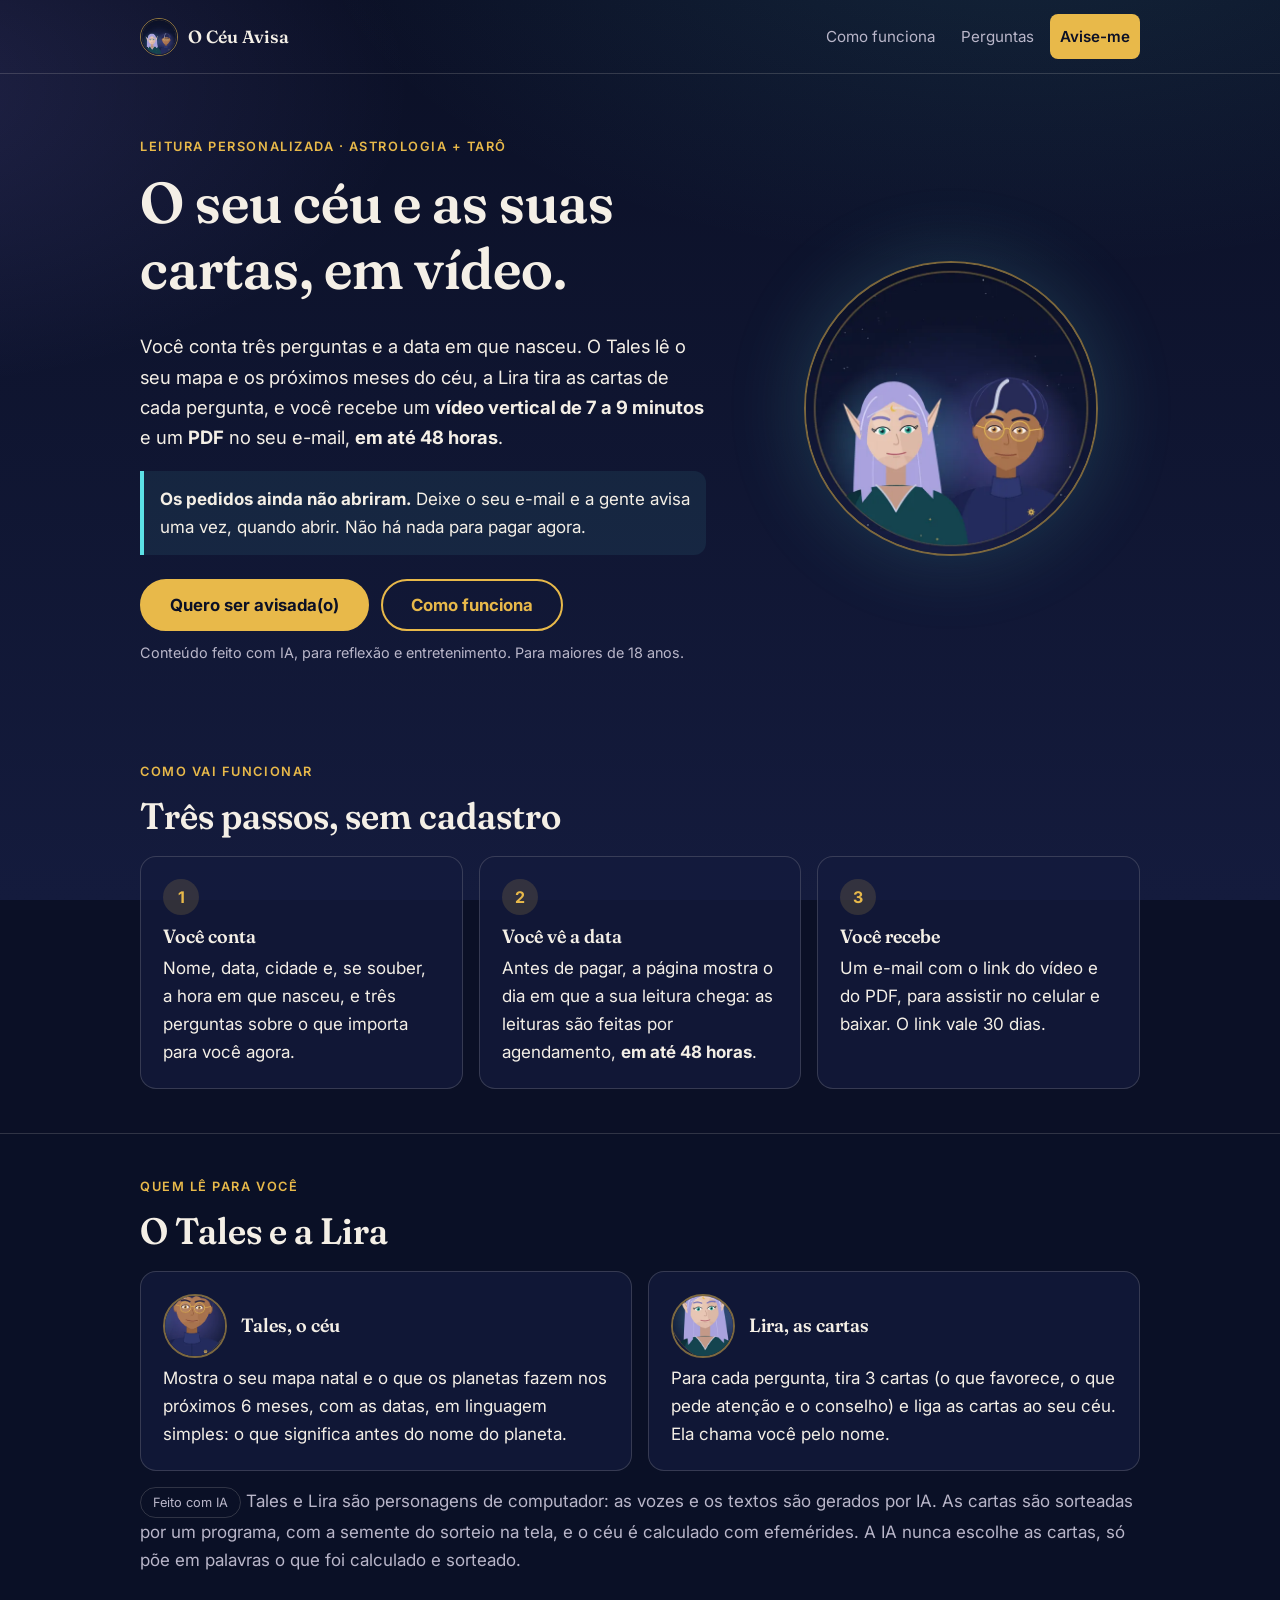
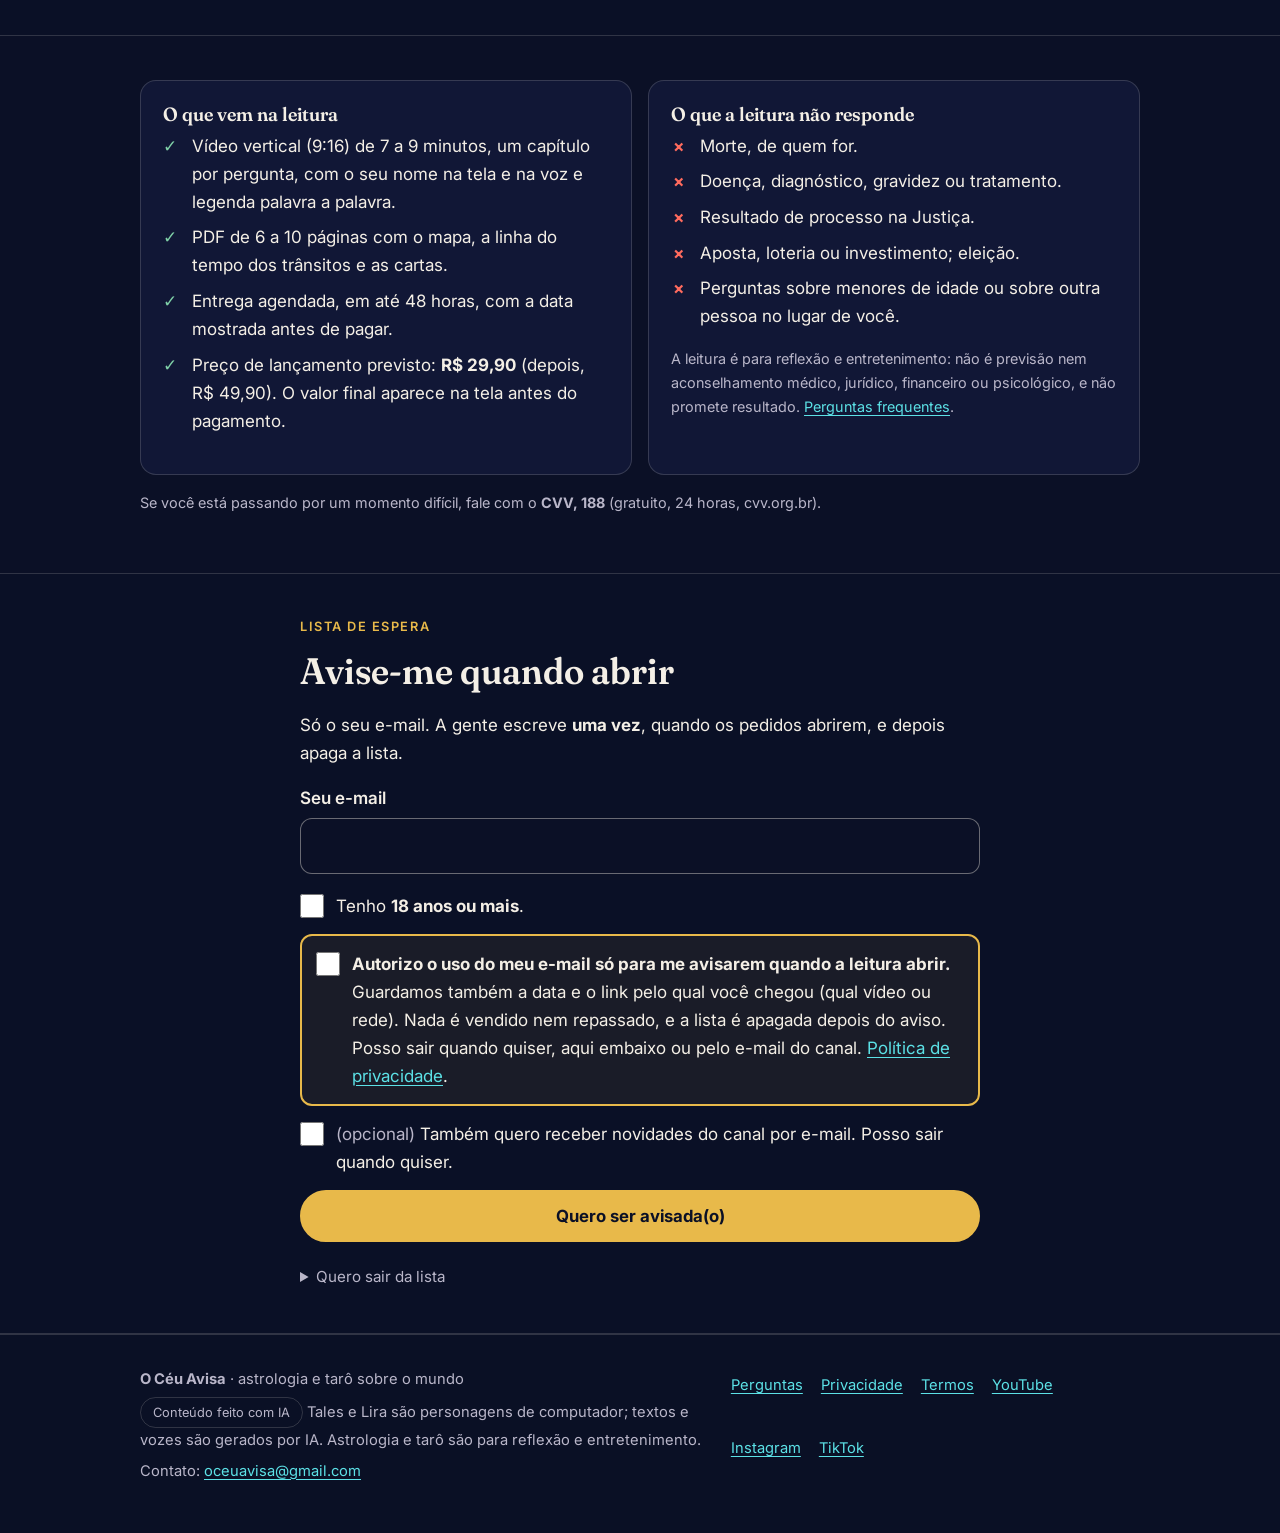
==== leitura/index.html @ 66b72049 "Site novo: lista de espera da leitura, sorteio conferível pela seed e páginas legais atualizadas Co-" ====
<!doctype html>
<html lang="pt-BR">
<head>
<meta charset="utf-8">
<meta name="viewport" content="width=device-width, initial-scale=1">
<title>Sua leitura de astrologia e tarô — O Céu Avisa</title>
<meta name="description" content="Leitura personalizada com 3 perguntas: o Tales lê o seu mapa, a Lira tira as cartas. Vídeo vertical e PDF, entregues em até 48 horas. Feita com IA.">
<meta name="referrer" content="no-referrer-when-downgrade">
<meta name="theme-color" content="#0B1026">
<meta property="og:title" content="Sua leitura de astrologia e tarô — O Céu Avisa"><meta property="og:description" content="Leitura personalizada com 3 perguntas: o Tales lê o seu mapa, a Lira tira as cartas. Vídeo vertical e PDF, entregues em até 48 horas. Feita com IA."><meta property="og:image" content="https://oceuavisa.com.br/ativos/dupla-grande.webp"><meta property="og:locale" content="pt_BR">
<link rel="icon" href="/foto-perfil.png">
<link rel="preload" href="/ativos/fontes/fraunces.woff2" as="font" type="font/woff2" crossorigin>
<script src="/ativos/config.js"></script>
<link rel="stylesheet" href="/ativos/site.css">
</head>
<body>
<a class="pular" href="#conteudo">Ir para o conteúdo</a>
<header class="topo"><div class="wrap">
  <a class="marca" href="/"><img src="/ativos/dupla.webp" width="38" height="38" alt="">O Céu Avisa</a>
  <nav aria-label="Principal">
    <a class="opc" href="/#como-funciona">Como funciona</a>
    <a class="opc" href="/perguntas/">Perguntas</a>
    <a class="cta-mini so-venda" href="/leitura/">Quero a minha leitura</a>
    <a class="cta-mini so-espera" href="#lista">Avise-me</a>
  </nav>
</div></header>
<main id="conteudo">

<div class="modo-demo so-venda" id="demo" hidden>Modo demonstração: nada é enviado e nada é cobrado. O pagamento ainda não está ligado.</div>
<section class="so-fechada nao-espera"><div class="wrap estreito"><span class="sobre">Sua leitura</span><h1>Ainda não abrimos os pedidos</h1><p class="lead">A leitura personalizada (3 perguntas, vídeo e PDF) está em preparação. Os pedidos abrem em breve, e por enquanto não há como comprar.</p><p><a class="btn" href="/">Voltar ao início</a> <a class="btn sec" href="/perguntas/">Ver as perguntas frequentes</a></p></div></section>
<!-- LISTA DE ESPERA (config.js MODO "espera"). Quando a venda abrir (MODO "aberta"), este bloco some sozinho
     e o formulário do pedido, logo abaixo, aparece no mesmo endereço /leitura/. -->
<section class="hero so-espera"><div class="wrap">
  <div>
    <span class="sobre">Leitura personalizada · astrologia + tarô</span>
    <h1>O seu céu e as suas cartas, em vídeo.</h1>
    <p class="lead">Você conta três perguntas e a data em que nasceu. O Tales lê o seu mapa e os próximos meses do céu, a Lira tira as cartas de cada pergunta, e você recebe um <strong>vídeo vertical de 7 a 9 minutos</strong> e um <strong>PDF</strong> no seu e-mail, <strong>em até 48 horas</strong>.</p>
    <div class="aviso info"><strong>Os pedidos ainda não abriram.</strong> Deixe o seu e-mail e a gente avisa uma vez, quando abrir. Não há nada para pagar agora.</div>
    <div class="acoes"><a class="btn" href="#lista">Quero ser avisada(o)</a><a class="btn sec" href="#como">Como funciona</a></div>
    <p class="pequeno suave">Conteúdo feito com IA, para reflexão e entretenimento. Para maiores de 18 anos.</p>
  </div>
  <div class="dupla"><img src="/ativos/dupla-grande.webp" width="600" height="600" alt="Tales e Lira, os dois apresentadores do canal, desenhados em estilo ilustrado, diante de um céu estrelado"></div>
</div></section>

<section id="como" class="so-espera"><div class="wrap">
  <span class="sobre">Como vai funcionar</span>
  <h2>Três passos, sem cadastro</h2>
  <div class="grade tres">
    <div class="cartao"><span class="passo-n" aria-hidden="true">1</span><h3>Você conta</h3><p>Nome, data, cidade e, se souber, a hora em que nasceu, e três perguntas sobre o que importa para você agora.</p></div>
    <div class="cartao"><span class="passo-n" aria-hidden="true">2</span><h3>Você vê a data</h3><p>Antes de pagar, a página mostra o dia em que a sua leitura chega: as leituras são feitas por agendamento, <strong>em até 48 horas</strong>.</p></div>
    <div class="cartao"><span class="passo-n" aria-hidden="true">3</span><h3>Você recebe</h3><p>Um e-mail com o link do vídeo e do PDF, para assistir no celular e baixar. O link vale 30 dias.</p></div>
  </div>
</div></section>

<section class="faixa so-espera"><div class="wrap">
  <span class="sobre">Quem lê para você</span>
  <h2>O Tales e a Lira</h2>
  <div class="grade dois">
    <div class="cartao"><div class="dupla-mini"><img src="/ativos/tales.webp" width="64" height="64" alt=""><h3 style="margin:0">Tales, o céu</h3></div>
      <p>Mostra o seu mapa natal e o que os planetas fazem nos próximos 6 meses, com as datas, em linguagem simples: o que significa antes do nome do planeta.</p></div>
    <div class="cartao"><div class="dupla-mini"><img src="/ativos/lira.webp" width="64" height="64" alt=""><h3 style="margin:0">Lira, as cartas</h3></div>
      <p>Para cada pergunta, tira 3 cartas (o que favorece, o que pede atenção e o conselho) e liga as cartas ao seu céu. Ela chama você pelo nome.</p></div>
  </div>
  <p class="suave" style="margin-top:16px"><span class="selo">Feito com IA</span> Tales e Lira são personagens de computador: as vozes e os textos são gerados por IA. As cartas são sorteadas por um programa, com a semente do sorteio na tela, e o céu é calculado com efemérides. A IA nunca escolhe as cartas, só põe em palavras o que foi calculado e sorteado.</p>
</div></section>

<section class="so-espera"><div class="wrap">
  <div class="grade dois">
    <div class="cartao"><h3>O que vem na leitura</h3>
      <ul class="lista ok">
        <li>Vídeo vertical (9:16) de 7 a 9 minutos, um capítulo por pergunta, com o seu nome na tela e na voz e legenda palavra a palavra.</li>
        <li>PDF de 6 a 10 páginas com o mapa, a linha do tempo dos trânsitos e as cartas.</li>
        <li>Entrega agendada, em até 48 horas, com a data mostrada antes de pagar.</li>
        <li>Preço de lançamento previsto: <strong>R$ 29,90</strong> (depois, R$ 49,90). O valor final aparece na tela antes do pagamento.</li>
      </ul></div>
    <div class="cartao"><h3>O que a leitura não responde</h3>
      <ul class="lista nao">
        <li>Morte, de quem for.</li>
        <li>Doença, diagnóstico, gravidez ou tratamento.</li>
        <li>Resultado de processo na Justiça.</li>
        <li>Aposta, loteria ou investimento; eleição.</li>
        <li>Perguntas sobre menores de idade ou sobre outra pessoa no lugar de você.</li>
      </ul>
      <p class="pequeno suave">A leitura é para reflexão e entretenimento: não é previsão nem aconselhamento médico, jurídico, financeiro ou psicológico, e não promete resultado. <a href="/perguntas/">Perguntas frequentes</a>.</p></div>
  </div>
  <p class="pequeno suave" style="margin-top:16px">Se você está passando por um momento difícil, fale com o <strong>CVV, 188</strong> (gratuito, 24 horas, cvv.org.br).</p>
</div></section>

<section id="lista" class="faixa so-espera"><div class="wrap estreito lista-espera">
  <span class="sobre">Lista de espera</span>
  <h2>Avise-me quando abrir</h2>
  <p>Só o seu e-mail. A gente escreve <strong>uma vez</strong>, quando os pedidos abrirem, e depois apaga a lista.</p>
  <div class="modo-demo" id="lista-demo" style="border-radius:10px;margin-bottom:16px" hidden>Modo demonstração: nada é enviado.</div>

  <form id="form-lista" novalidate>
    <div class="campo"><label for="lista-email">Seu e-mail</label>
      <input id="lista-email" name="email" type="email" autocomplete="email" inputmode="email" maxlength="254" required aria-describedby="e-lista-email"><div class="erro" id="e-lista-email" role="alert"></div></div>
    <div class="isca" aria-hidden="true"><label for="lista-site">Não preencha este campo</label><input id="lista-site" name="site" type="text" tabindex="-1" autocomplete="off"></div>
    <label class="marca-check" for="lista-18"><input type="checkbox" id="lista-18" name="maior18" aria-describedby="e-lista-18"><span>Tenho <strong>18 anos ou mais</strong>.</span></label><div class="erro" id="e-lista-18" role="alert"></div>
    <div class="destaque"><label class="marca-check" for="lista-consent"><input type="checkbox" id="lista-consent" name="consentimento" aria-describedby="e-lista-consent"><span><strong>Autorizo o uso do meu e-mail só para me avisarem quando a leitura abrir.</strong> Guardamos também a data e o link pelo qual você chegou (qual vídeo ou rede). Nada é vendido nem repassado, e a lista é apagada depois do aviso. Posso sair quando quiser, aqui embaixo ou pelo e-mail do canal. <a href="/privacidade.html#lista-de-espera" target="_blank" rel="noopener">Política de privacidade</a>.</span></label></div>
    <div class="erro" id="e-lista-consent" role="alert"></div>
    <label class="marca-check" for="lista-novidades"><input type="checkbox" id="lista-novidades" name="novidades"><span><span class="suave">(opcional)</span> Também quero receber novidades do canal por e-mail. Posso sair quando quiser.</span></label>
    <div class="aviso info" id="lista-erro" role="alert" hidden></div>
    <button class="btn cheio" type="submit" id="lista-btn">Quero ser avisada(o)</button>
  </form>
  <div class="ok-lista" id="lista-ok" role="status" tabindex="-1" hidden><strong>Pronto, você está na lista.</strong> Quando os pedidos abrirem, você recebe um e-mail do O Céu Avisa. <span id="lista-ok-demo" hidden>(Demonstração: nada foi enviado.)</span></div>

  <details class="sair-lista" style="margin-top:22px"><summary>Quero sair da lista</summary>
    <form id="form-sair" novalidate>
      <div class="campo"><label for="sair-email">O e-mail que você cadastrou</label>
        <input id="sair-email" name="email" type="email" autocomplete="email" maxlength="254" required aria-describedby="e-sair-email"><div class="erro" id="e-sair-email" role="alert"></div></div>
      <button class="btn sec cheio" type="submit" id="sair-btn">Tirar o meu e-mail da lista</button>
    </form>
    <div class="ok-lista" id="sair-ok" role="status" hidden>Se este e-mail estava na lista, ele foi apagado. Você não vai receber o aviso.</div>
  </details>
</div></section>

<section class="so-venda"><div class="wrap estreito">
  <span class="sobre">Sua leitura</span>
  <h1>Conte o seu céu e as suas três perguntas</h1>
  <p class="lead">Leva uns 3 minutos. Você vê um resumo antes de pagar.</p>
  <p class="preco" style="margin-bottom:24px"><b>R$ 29,90</b> <s>R$ 49,90</s> <span class="suave pequeno">preço de lançamento · vídeo + PDF · entrega agendada, em até 48 horas</span></p>

  <form id="form" novalidate autocomplete="on">
    <fieldset><legend>Sobre você</legend>
      <div class="campo"><label for="nome">Como quer ser chamada(o)?<span class="dica">A leitura vai chamar você por este nome.</span></label>
        <input id="nome" name="nome" type="text" autocomplete="given-name" maxlength="60" required aria-describedby="e-nome"><div class="erro" id="e-nome" role="alert"></div></div>
      <div class="campo"><label for="pron">Como se pronuncia? <span class="suave">(opcional)</span><span class="dica">Só se for um nome difícil. O nome aparece escrito na tela de qualquer jeito.</span></label>
        <input id="pron" name="pron" type="text" maxlength="60"></div>
      <div class="campo"><label for="email">E-mail<span class="dica">A leitura chega aqui.</span></label>
        <input id="email" name="email" type="email" autocomplete="email" maxlength="120" required aria-describedby="e-email"><div class="erro" id="e-email" role="alert"></div></div>
    </fieldset>

    <fieldset><legend>Quando e onde você nasceu</legend>
      <div class="linha dois">
        <div class="campo"><label for="data">Data de nascimento</label>
          <input id="data" name="data" type="date" min="1900-01-01" required aria-describedby="e-data"><div class="erro" id="e-data" role="alert"></div></div>
        <div class="campo"><label for="hora">Hora de nascimento <span class="suave">(opcional)</span></label>
          <input id="hora" name="hora" type="time" aria-describedby="e-hora"><div class="erro" id="e-hora" role="alert"></div></div>
      </div>
      <label class="marca-check" for="semhora"><input type="checkbox" id="semhora" name="semhora"><span>Não sei a hora em que nasci</span></label>
      <div id="bloco-semhora" hidden>
        <div class="aviso"><strong>Sem a hora, a leitura fica menos precisa.</strong> Sem a hora, a parte do céu fica menos precisa: o mapa sai sem ascendente e sem casas, e a ligação entre as cartas e o seu céu fica mais geral. As cartas são sorteadas do mesmo jeito.</div>
        <div class="destaque"><label class="marca-check" for="ciente-hora"><input type="checkbox" id="ciente-hora" name="ciente-hora" aria-describedby="e-ciente-hora"><span><strong>Entendi que, sem a hora, a minha leitura fica prejudicada.</strong></span></label></div>
        <div class="erro" id="e-ciente-hora" role="alert"></div>
      </div>
      <div class="campo" style="margin-top:14px"><label for="cidade">Cidade de nascimento<span class="dica">Cidade e estado, por exemplo: Gravataí, RS.</span></label>
        <input id="cidade" name="cidade" type="text" autocomplete="off" maxlength="80" required aria-describedby="e-cidade"><div class="erro" id="e-cidade" role="alert"></div></div>
      <p class="suave pequeno">A leitura é só de quem pede: não peça por outra pessoa e não informe o nascimento de ninguém além do seu.</p>
    </fieldset>

    <fieldset><legend>Suas 3 perguntas</legend>
      <p class="suave pequeno">Pergunte pelo que você pode fazer. <a href="/perguntas/" target="_blank" rel="noopener">O que a leitura não responde (abre em outra aba)</a>.</p>
      <div class="campo">
  <label for="p1">Pergunta 1<span class="dica">Uma situação que você quer enxergar melhor. Ex.: “Como me preparar para a conversa sobre mudar de área?”</span></label>
  <textarea id="p1" name="p1" maxlength="200" rows="3" required aria-describedby="c1 e-p1"></textarea>
  <div class="contador" id="c1" aria-live="off">0/200</div>
  <div class="erro" id="e-p1" role="alert"></div>
</div><div class="campo">
  <label for="p2">Pergunta 2<span class="dica">Pergunte pelo que você pode fazer, não por sim ou não.</span></label>
  <textarea id="p2" name="p2" maxlength="200" rows="3" required aria-describedby="c2 e-p2"></textarea>
  <div class="contador" id="c2" aria-live="off">0/200</div>
  <div class="erro" id="e-p2" role="alert"></div>
</div><div class="campo">
  <label for="p3">Pergunta 3<span class="dica">Pode ser sobre amor, trabalho, casa, dinheiro ou um momento de dúvida.</span></label>
  <textarea id="p3" name="p3" maxlength="200" rows="3" required aria-describedby="c3 e-p3"></textarea>
  <div class="contador" id="c3" aria-live="off">0/200</div>
  <div class="erro" id="e-p3" role="alert"></div>
</div>
      <div class="aviso crise" id="crise" role="alert" hidden><strong>Pare um instante.</strong> Se você está pensando em se machucar ou em acabar com a sua vida, não faremos a leitura e não cobraremos nada. Fale com alguém agora: <strong>CVV, 188</strong> (gratuito, 24 horas, cvv.org.br). Em risco imediato, ligue <strong>190</strong> ou <strong>192</strong>.</div>
    </fieldset>

    <fieldset><legend>Para continuar</legend>
      <label class="marca-check" for="a18"><input type="checkbox" id="a18" name="a18" aria-describedby="e-a18"><span>Tenho <strong>18 anos ou mais</strong>.</span></label><div class="erro" id="e-a18" role="alert"></div>
      <label class="marca-check" for="aia"><input type="checkbox" id="aia" name="aia" aria-describedby="e-aia"><span>Entendi que a leitura é <strong>feita por IA, para reflexão e entretenimento</strong>, e não é previsão nem aconselhamento médico, jurídico, financeiro ou psicológico.</span></label><div class="erro" id="e-aia" role="alert"></div>
      <label class="marca-check" for="aprazo"><input type="checkbox" id="aprazo" name="aprazo" aria-describedby="e-aprazo"><span>Li o prazo (<strong>entrega agendada, em até 48 horas</strong>) e as regras de <a href="/termos.html#reembolso" target="_blank" rel="noopener">reembolso</a>.</span></label><div class="erro" id="e-aprazo" role="alert"></div>
      <div class="destaque"><label class="marca-check" for="aconsent"><input type="checkbox" id="aconsent" name="aconsent" aria-describedby="e-aconsent"><span><strong>Consentimento para os meus dados.</strong> Autorizo o uso do meu nome, e-mail, data, hora e cidade de nascimento e das minhas perguntas, que podem revelar dados sensíveis (como saúde, religião ou vida sexual), <strong>apenas para montar a minha leitura</strong>. Eles não serão usados para treinar IA nem para marketing e serão apagados em 30 dias. Posso pedir a exclusão antes, pelo e-mail do canal. <a href="/privacidade.html" target="_blank" rel="noopener">Política de privacidade</a>.</span></label></div>
      <div class="erro" id="e-aconsent" role="alert"></div>
      <label class="marca-check" for="anews"><input type="checkbox" id="anews" name="anews"><span><span class="suave">(opcional)</span> Quero receber novidades do canal por e-mail. Posso sair quando quiser.</span></label>
    </fieldset>

    <div class="aviso info" id="erro-geral" role="alert" hidden></div>
    <button class="btn cheio" type="submit" id="btn-revisar">Revisar o meu pedido</button>
    <p class="suave pequeno" style="margin-top:12px">Você ainda não paga nada nesta etapa.</p>
  </form>

  <div id="resumo" class="resumo" hidden>
    <h2>Confira antes de pagar</h2>
    <div class="cartao" style="margin-bottom:16px">
      <dl>
        <dt>Nome</dt><dd id="r-nome"></dd>
        <dt>E-mail</dt><dd id="r-email"></dd>
        <dt>Nascimento</dt><dd id="r-nasc"></dd>
        <dt>Cidade</dt><dd id="r-cidade"></dd>
      </dl>
      <div class="aviso" id="r-aviso-hora" style="margin:14px 0 0" hidden>Mapa <strong>sem hora de nascimento</strong>: sem ascendente e sem casas. Você confirmou que a leitura fica prejudicada.</div>
      <h3 style="margin-top:18px">Suas perguntas</h3>
      <ol id="r-perguntas"></ol>
    </div>
    <p>Total: <strong id="r-preco"></strong> · vídeo (9:16) + PDF</p>
    <p>Entrega até <strong id="r-entrega"></strong> no seu e-mail. <span class="suave pequeno">As leituras são feitas por agendamento, com um limite por dia.</span></p>
    <div style="display:grid;gap:12px">
      <button class="btn cheio" type="button" id="btn-pagar">Ir para o pagamento</button>
      <button class="btn sec cheio" type="button" id="btn-editar">Voltar e editar</button>
    </div>
    <div class="aviso info" id="aviso-demo" style="margin-top:16px" hidden>Modo demonstração: este botão leva à página de “obrigado” sem cobrar nada.</div>
    <div class="erro" id="erro-envio" role="alert"></div>
  </div>
</div></section>

</main>
<footer class="rodape-site"><div class="wrap">
  <div>
    <p><strong>O Céu Avisa</strong> · astrologia e tarô sobre o mundo</p>
    <p><span class="selo">Conteúdo feito com IA</span> Tales e Lira são personagens de computador; textos e vozes são gerados por IA. Astrologia e tarô são para reflexão e entretenimento.</p>
    <p>Contato: <a href="mailto:oceuavisa@gmail.com">oceuavisa@gmail.com</a></p>
  </div>
  <nav aria-label="Rodapé">
    <a class="so-venda" href="/leitura/">Pedir leitura</a>
    <a href="/perguntas/">Perguntas</a>
    <a href="/privacidade.html">Privacidade</a>
    <a href="/termos.html">Termos</a>
    <a href="https://www.youtube.com/channel/UC0RSvlqVQVnGeF4RLn_7RAg">YouTube</a>
    <a href="https://www.instagram.com/oceuavisa">Instagram</a>
    <a href="https://www.tiktok.com/@oceuavisa">TikTok</a>
  </nav>
</div></footer>
<script src="/ativos/config.js"></script>
<script src="/ativos/leitura.js"></script>
<script src="/ativos/lista.js"></script>
</body>
</html>
---- ativos/site.css ----
/* O Céu Avisa — estilo único do site. Tokens vindos de marketing/marca/marca.json.
   Mobile primeiro; sem framework; sem fonte externa. */
@font-face{font-family:"Fraunces";src:url("/ativos/fontes/fraunces.woff2") format("woff2");font-weight:100 900;font-display:swap}
@font-face{font-family:"Inter";src:url("/ativos/fontes/inter.woff2") format("woff2");font-weight:100 900;font-display:swap}

:root{
  --noite:#0B1026; --noite2:#141B3D; --noite3:#232B5C;
  --marfim:#F4EFE6; --suave:#B9B6C9; --ouro:#E8B94A; --ciano:#5CE1E6;
  --coral:#FF6B5E; --lavanda:#9C8CFF; --verde:#7FD1A8;
  --borda:rgba(244,239,230,.16);
  --serif:"Fraunces",Georgia,"Times New Roman",serif;
  --sans:"Inter",system-ui,-apple-system,"Segoe UI",Roboto,sans-serif;
  --raio:16px;
}
*{box-sizing:border-box}
html{-webkit-text-size-adjust:100%}
body{margin:0;background:var(--noite);color:var(--marfim);font:400 1.0625rem/1.65 var(--sans);min-height:100vh;display:flex;flex-direction:column;
  background-image:radial-gradient(1200px 600px at 80% -10%,rgba(92,225,230,.10),transparent 60%),radial-gradient(900px 500px at -10% 10%,rgba(156,140,255,.14),transparent 60%),linear-gradient(var(--noite),var(--noite2));
  background-attachment:fixed}
img{max-width:100%;height:auto}
a{color:var(--ciano);text-underline-offset:3px}
a:hover{color:#9af0f3}
:focus-visible{outline:3px solid var(--ouro);outline-offset:3px;border-radius:6px}
.so-leitor{position:absolute;width:1px;height:1px;overflow:hidden;clip:rect(0 0 0 0);white-space:nowrap}
.pular{position:absolute;left:-999px;top:8px;background:var(--ouro);color:var(--noite);padding:10px 14px;border-radius:8px;z-index:10}
.pular:focus{left:8px}

.wrap{width:100%;max-width:1040px;margin:0 auto;padding:0 20px}
.estreito{max-width:720px}
main{flex:1}
section{padding:44px 0}
h1,h2,h3{font-family:var(--serif);font-weight:600;font-variation-settings:"SOFT" 50,"opsz" 72;line-height:1.15;margin:0 0 .5em;text-wrap:balance}
h1{font-size:clamp(2.1rem,8.5vw,3.6rem)}
h2{font-size:clamp(1.6rem,5.5vw,2.3rem)}
h3{font-size:1.2rem}
p{margin:0 0 1em}
.lead{font-size:1.15rem;color:var(--marfim)}
.suave{color:var(--suave)}
.pequeno{font-size:.9rem}
.sobre{font:600 .8rem/1.4 var(--sans);letter-spacing:.12em;text-transform:uppercase;color:var(--ouro);margin:0 0 14px;display:block}

/* topo */
.topo{padding:14px 0;border-bottom:1px solid var(--borda)}
.topo .wrap{display:flex;align-items:center;justify-content:space-between;gap:12px}
.marca{display:flex;align-items:center;gap:10px;color:var(--marfim);text-decoration:none;font:600 1.1rem var(--serif)}
.marca img{width:38px;height:38px;border-radius:50%;border:1.5px solid rgba(232,185,74,.6)}
.topo nav{display:flex;gap:6px;align-items:center}
.topo nav a{color:var(--suave);text-decoration:none;padding:10px 10px;font-size:.95rem;border-radius:8px}
.topo nav a:hover{color:var(--marfim)}
.topo nav a.cta-mini{white-space:nowrap;background:var(--ouro);color:var(--noite);font-weight:600}
@media(max-width:560px){.topo nav a.opc{display:none}}

/* botões */
.btn{display:inline-flex;align-items:center;justify-content:center;gap:8px;min-height:52px;padding:14px 28px;border-radius:999px;border:2px solid var(--ouro);background:var(--ouro);color:var(--noite);font:700 1.05rem var(--sans);text-decoration:none;cursor:pointer;transition:transform .15s,background .15s}
.btn:hover{background:#f3c969;color:var(--noite);transform:translateY(-1px)}
.btn.sec{background:transparent;color:var(--ouro)}
.btn.sec:hover{background:rgba(232,185,74,.12);color:var(--ouro)}
.btn[disabled]{opacity:.45;cursor:not-allowed;transform:none}
.btn.cheio{width:100%}
@media(prefers-reduced-motion:reduce){*{transition:none!important;scroll-behavior:auto!important}}

/* hero */
.hero{padding:36px 0 24px}
.hero .wrap{display:grid;gap:28px}
.hero .dupla{display:flex;justify-content:center}
.hero .dupla img{width:min(78%,320px);border-radius:50%;border:2px solid rgba(232,185,74,.5);box-shadow:0 0 80px rgba(92,225,230,.18)}
.hero .acoes{display:flex;flex-wrap:wrap;gap:12px;margin:24px 0 10px}
.preco{display:inline-flex;align-items:baseline;gap:10px;flex-wrap:wrap}
.preco b{font:600 2rem var(--serif);color:var(--ouro)}
.preco s{color:var(--suave)}
.selo{display:inline-block;font-size:.8rem;border:1px solid var(--borda);border-radius:999px;padding:4px 12px;color:var(--suave)}
@media(min-width:860px){.hero .wrap{grid-template-columns:1.2fr .8fr;align-items:center;gap:56px}.hero{padding:64px 0 40px}}

/* cartões e grades */
.grade{display:grid;gap:16px}
@media(min-width:720px){.grade.tres{grid-template-columns:repeat(3,1fr)}.grade.dois{grid-template-columns:repeat(2,1fr)}}
.cartao{background:rgba(20,27,61,.72);border:1px solid var(--borda);border-radius:var(--raio);padding:22px}
.cartao h3{margin-bottom:.35em}
.cartao p:last-child{margin-bottom:0}
.passo-n{display:inline-grid;place-items:center;width:36px;height:36px;border-radius:50%;background:rgba(232,185,74,.15);color:var(--ouro);font:700 1rem var(--sans);margin-bottom:10px}
.lista{padding-left:1.2em;margin:0 0 1em}
.lista li{margin-bottom:.45em}
.lista.ok{list-style:none;padding:0}
.lista.ok li{padding-left:1.7em;position:relative}
.lista.ok li::before{content:"✓";position:absolute;left:0;color:var(--verde);font-weight:700}
.lista.nao{list-style:none;padding:0}
.lista.nao li{padding-left:1.7em;position:relative}
.lista.nao li::before{content:"×";position:absolute;left:.1em;color:var(--coral);font-weight:700}

/* vídeo de amostra: pôster estático (9:16) */
.amostra{display:grid;gap:24px;align-items:center}
@media(min-width:760px){.amostra{grid-template-columns:300px 1fr;gap:48px}}
.poster{position:relative;aspect-ratio:9/16;width:min(100%,300px);margin:0 auto;border-radius:22px;overflow:hidden;border:1px solid var(--borda);
  background:radial-gradient(circle at 50% 28%,rgba(92,225,230,.22),transparent 55%),linear-gradient(170deg,var(--noite3),var(--noite) 70%);display:flex;flex-direction:column;justify-content:space-between;padding:16px}
.poster .roda{width:62%;aspect-ratio:1;margin:30px auto 0;border-radius:50%;border:2px solid rgba(232,185,74,.55);position:relative;box-shadow:inset 0 0 0 14px rgba(11,16,38,.6),inset 0 0 0 15px rgba(232,185,74,.25)}
.poster .roda::after{content:"";position:absolute;inset:30%;border-radius:50%;border:1px dashed rgba(92,225,230,.6)}
.poster .tag{align-self:flex-start;font-size:.7rem;font-weight:700;letter-spacing:.06em;text-transform:uppercase;background:rgba(11,16,38,.8);border:1px solid var(--borda);padding:4px 10px;border-radius:999px;color:var(--marfim)}
.poster .rodape{display:flex;align-items:flex-end;gap:10px}
.poster .rodape img{width:44%;border-radius:12px}
.poster .rodape .cap{font:800 .95rem/1.2 var(--sans);text-transform:uppercase;color:var(--marfim);text-shadow:0 2px 0 var(--noite);padding-bottom:8px}
.poster .play{position:absolute;left:50%;top:38%;transform:translate(-50%,-50%);width:68px;height:68px;border-radius:50%;background:rgba(232,185,74,.92);display:grid;place-items:center;opacity:.55}
.poster .play::after{content:"";border-left:20px solid var(--noite);border-top:12px solid transparent;border-bottom:12px solid transparent;margin-left:6px}
.poster .em-breve{position:absolute;left:0;right:0;top:50%;text-align:center;font:600 .8rem var(--sans);letter-spacing:.1em;text-transform:uppercase;color:var(--ouro);margin-top:20px}

/* confiança */
.faixa{border-top:1px solid var(--borda);border-bottom:1px solid var(--borda);background:rgba(11,16,38,.5)}

/* formulário */
form{display:block}
fieldset{border:1px solid var(--borda);border-radius:var(--raio);padding:20px 18px 8px;margin:0 0 22px;min-width:0}
legend{font:600 1.15rem var(--serif);padding:0 8px;color:var(--ouro)}
.campo{margin-bottom:18px}
label,.rot{display:block;font-weight:600;margin-bottom:6px}
.dica{display:block;font-weight:400;color:var(--suave);font-size:.9rem;margin-top:2px}
input[type=text],input[type=email],input[type=date],input[type=time],textarea{width:100%;font:inherit;color:var(--marfim);background:var(--noite);border:1.5px solid rgba(244,239,230,.4);border-radius:12px;padding:13px 14px;min-height:50px;color-scheme:dark}
textarea{resize:vertical;min-height:96px}
input:focus,textarea:focus{border-color:var(--ouro);outline:2px solid var(--ouro);outline-offset:1px}
input[aria-invalid=true],textarea[aria-invalid=true]{border-color:var(--coral)}
.linha{display:grid;gap:14px}
@media(min-width:560px){.linha.dois{grid-template-columns:1fr 1fr}}
.contador{font-size:.85rem;color:var(--suave);text-align:right;margin-top:4px}
.erro{color:#ff9a90;font-size:.92rem;margin-top:6px;display:none}
.erro.on{display:block}
.marca-check{display:flex;gap:12px;align-items:flex-start;margin-bottom:14px;font-weight:400;cursor:pointer}
.marca-check input{width:24px;height:24px;min-width:24px;margin:2px 0 0;accent-color:var(--ouro)}
.destaque{border:2px solid var(--ouro);border-radius:12px;padding:14px;background:rgba(232,185,74,.07);margin-bottom:14px}
.destaque .marca-check{margin-bottom:0}
.aviso{border-left:4px solid var(--coral);background:rgba(255,107,94,.09);padding:14px 16px;border-radius:0 12px 12px 0;margin:0 0 16px}
.aviso.info{border-color:var(--ciano);background:rgba(92,225,230,.08)}
.aviso.crise{border-color:var(--coral);background:rgba(255,107,94,.14)}
.resumo dl{display:grid;grid-template-columns:auto 1fr;gap:6px 16px;margin:0}
.resumo dt{color:var(--suave)}
.resumo dd{margin:0;overflow-wrap:anywhere}
.resumo ol{margin:0;padding-left:1.2em}
[hidden]{display:none!important}
.modo-demo{background:var(--lavanda);color:var(--noite);font-weight:600;font-size:.88rem;text-align:center;padding:8px 14px}

/* texto corrido (legais, perguntas) */
.texto h2{margin-top:1.8em;font-size:1.4rem}
.texto h3{margin-top:1.4em}
.rev{display:inline-block;font-size:.78rem;font-weight:600;background:rgba(255,107,94,.15);color:#ffb0a8;border:1px solid rgba(255,107,94,.5);border-radius:6px;padding:1px 8px;vertical-align:middle;white-space:nowrap}
.faq details{border:1px solid var(--borda);border-radius:12px;margin-bottom:10px;background:rgba(20,27,61,.6)}
.faq summary{cursor:pointer;padding:16px 18px;font-weight:600;list-style:none;display:flex;justify-content:space-between;gap:12px}
.faq summary::after{content:"+";color:var(--ouro);font-weight:700}
.faq details[open] summary::after{content:"–"}
.faq summary::-webkit-details-marker{display:none}
.faq details>div{padding:0 18px 12px}

/* rodapé */
.rodape-site{border-top:1px solid var(--borda);padding:32px 0 44px;color:var(--suave);font-size:.92rem;background:rgba(11,16,38,.7)}
.rodape-site .wrap{display:grid;gap:18px}
.rodape-site nav{display:flex;flex-wrap:wrap;gap:4px 18px}
.rodape-site nav a{padding:6px 0}
.rodape-site p{margin:0 0 .4em}
.marc{background:rgba(232,185,74,.18);color:var(--ouro);padding:0 5px;border-radius:4px;font-family:ui-monospace,Menlo,monospace;font-size:.9em}
@media(min-width:760px){.rodape-site .wrap{grid-template-columns:1.4fr 1fr}}

/* interruptor da venda (ativos/config.js): sem data-venda="aberta" tudo que é de compra some */
html:not([data-venda="aberta"]) .so-venda{display:none!important}
html[data-venda="aberta"] .so-fechada{display:none!important}
/* lista de espera (config.js MODO "espera"): .so-espera só aparece nesse modo; .nao-espera some nele */
html:not([data-venda="espera"]) .so-espera{display:none!important}
html[data-venda="espera"] .nao-espera{display:none!important}
.lista-espera input[type=email]{font-size:1.05rem}
.isca{position:absolute!important;left:-5000px!important;width:1px;height:1px;overflow:hidden}
.ok-lista{border-left:4px solid var(--verde);background:rgba(127,209,168,.10);padding:16px 18px;border-radius:0 12px 12px 0;margin:0 0 16px}
.dupla-mini{display:flex;gap:14px;align-items:center;margin:0 0 6px}
.dupla-mini img{width:64px;height:64px;border-radius:50%;border:2px solid rgba(232,185,74,.5);object-fit:cover}
.sair-lista summary{cursor:pointer;color:var(--suave);font-size:.95rem}
.sair-lista[open] summary{margin-bottom:12px}
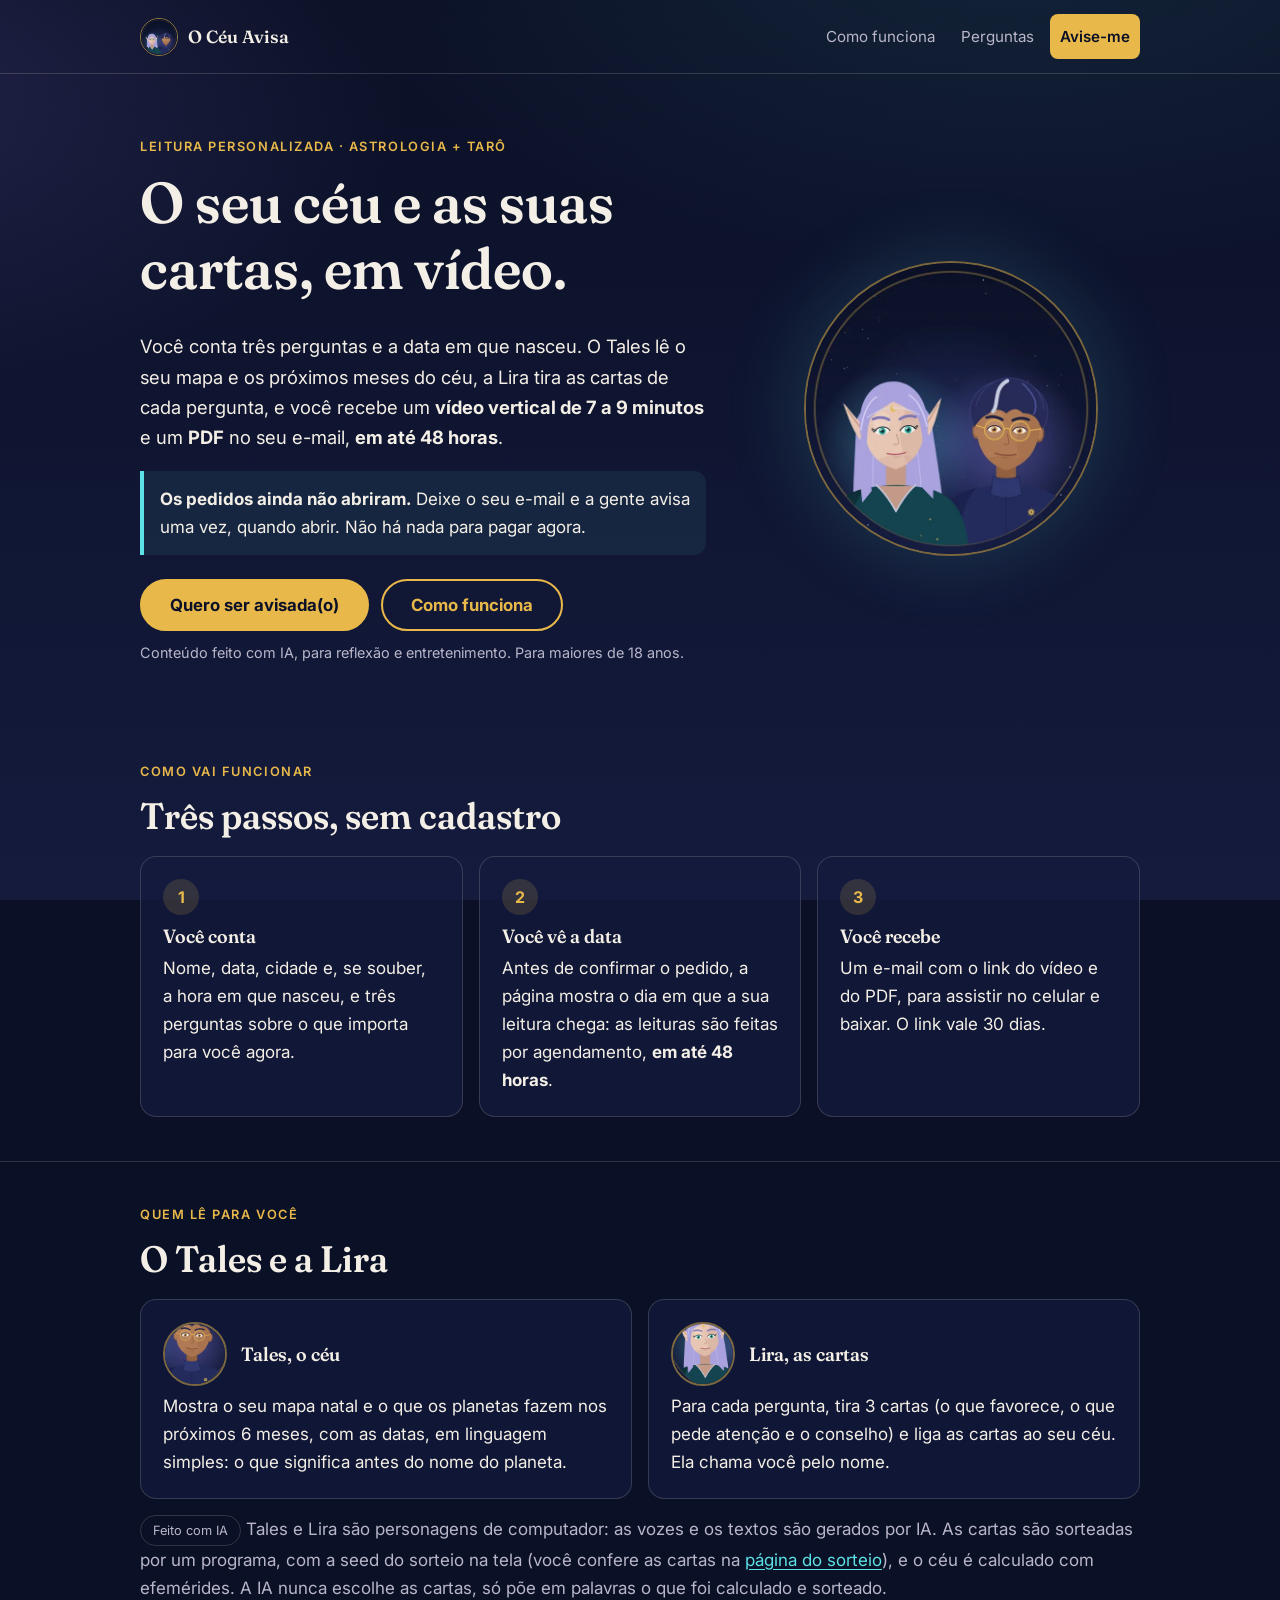
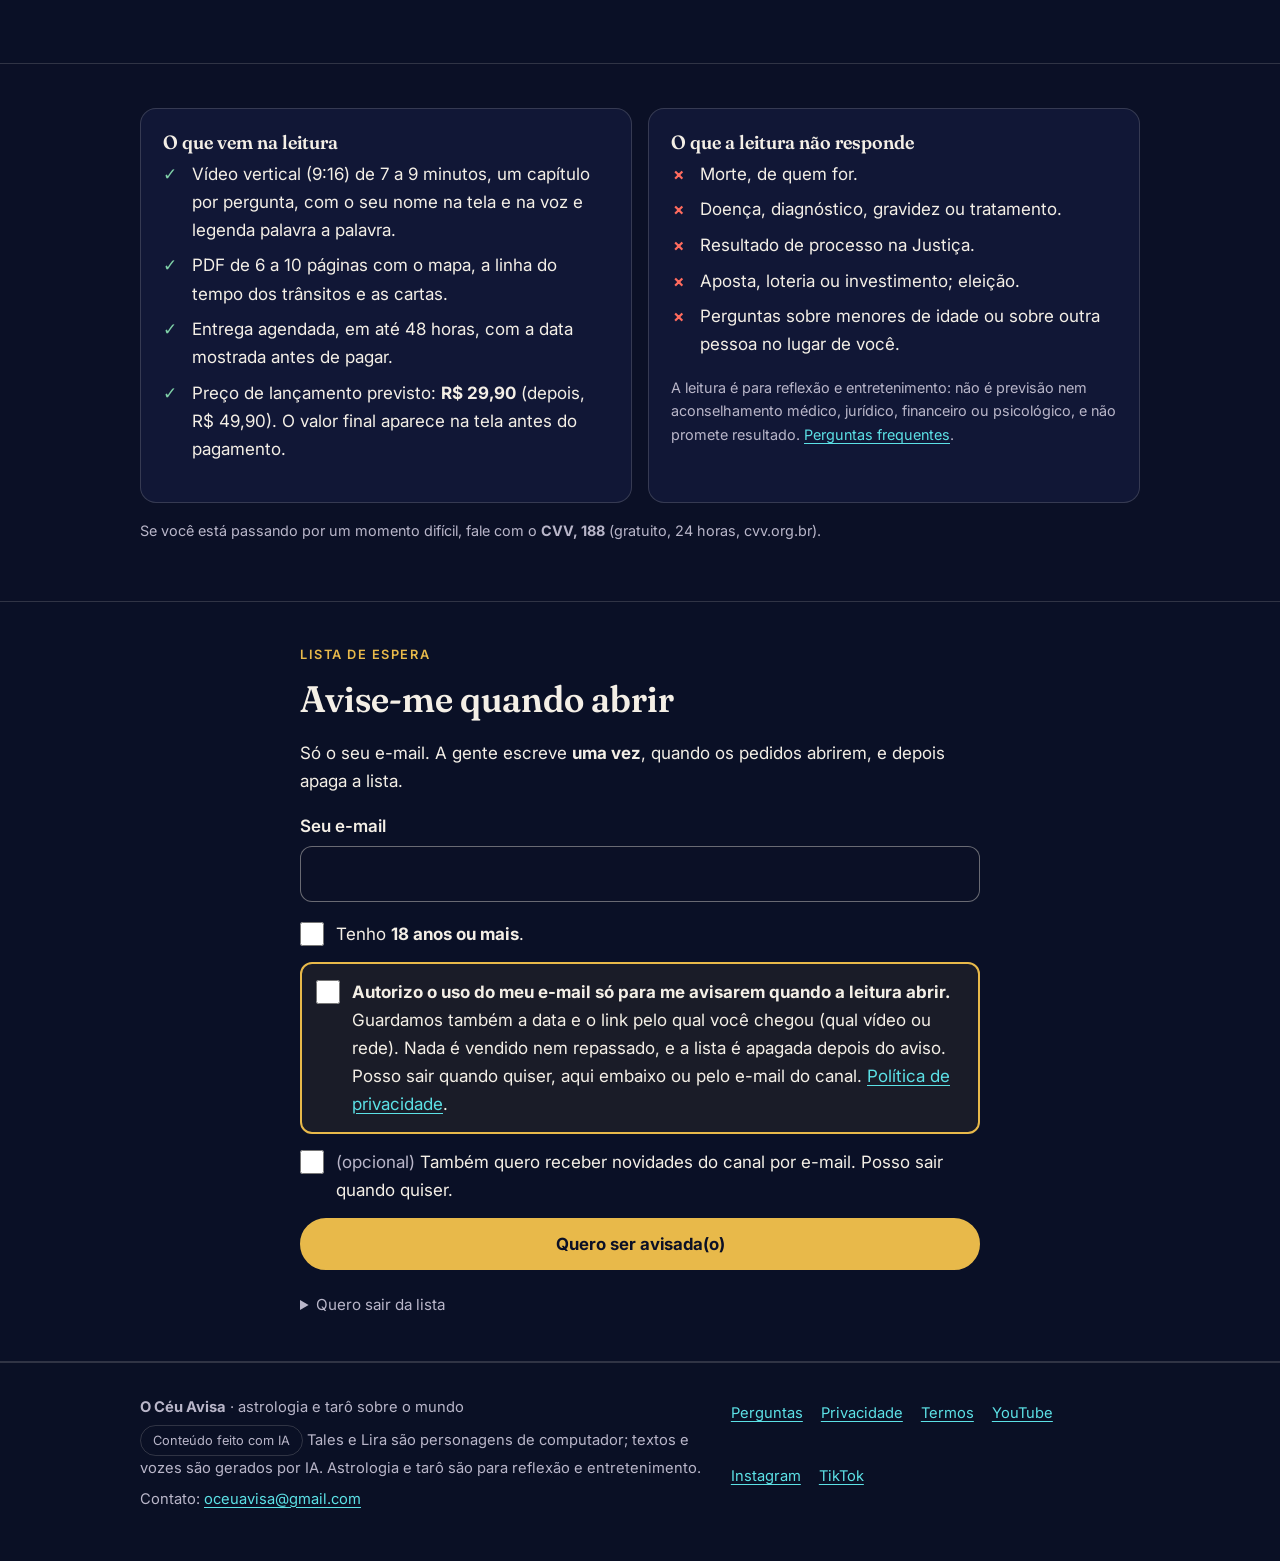
==== commit 35fcc2c6: "Página da leitura: seed com link para o sorteio e passo 2 sem falar em pagar" ====
--- a/leitura/index.html
+++ b/leitura/index.html
@@ -47,7 +47,7 @@
   <h2>Três passos, sem cadastro</h2>
   <div class="grade tres">
     <div class="cartao"><span class="passo-n" aria-hidden="true">1</span><h3>Você conta</h3><p>Nome, data, cidade e, se souber, a hora em que nasceu, e três perguntas sobre o que importa para você agora.</p></div>
-    <div class="cartao"><span class="passo-n" aria-hidden="true">2</span><h3>Você vê a data</h3><p>Antes de pagar, a página mostra o dia em que a sua leitura chega: as leituras são feitas por agendamento, <strong>em até 48 horas</strong>.</p></div>
+    <div class="cartao"><span class="passo-n" aria-hidden="true">2</span><h3>Você vê a data</h3><p>Antes de confirmar o pedido, a página mostra o dia em que a sua leitura chega: as leituras são feitas por agendamento, <strong>em até 48 horas</strong>.</p></div>
     <div class="cartao"><span class="passo-n" aria-hidden="true">3</span><h3>Você recebe</h3><p>Um e-mail com o link do vídeo e do PDF, para assistir no celular e baixar. O link vale 30 dias.</p></div>
   </div>
 </div></section>
@@ -61,7 +61,7 @@
     <div class="cartao"><div class="dupla-mini"><img src="/ativos/lira.webp" width="64" height="64" alt=""><h3 style="margin:0">Lira, as cartas</h3></div>
       <p>Para cada pergunta, tira 3 cartas (o que favorece, o que pede atenção e o conselho) e liga as cartas ao seu céu. Ela chama você pelo nome.</p></div>
   </div>
-  <p class="suave" style="margin-top:16px"><span class="selo">Feito com IA</span> Tales e Lira são personagens de computador: as vozes e os textos são gerados por IA. As cartas são sorteadas por um programa, com a semente do sorteio na tela, e o céu é calculado com efemérides. A IA nunca escolhe as cartas, só põe em palavras o que foi calculado e sorteado.</p>
+  <p class="suave" style="margin-top:16px"><span class="selo">Feito com IA</span> Tales e Lira são personagens de computador: as vozes e os textos são gerados por IA. As cartas são sorteadas por um programa, com a seed do sorteio na tela (você confere as cartas na <a href="/sorteio/">página do sorteio</a>), e o céu é calculado com efemérides. A IA nunca escolhe as cartas, só põe em palavras o que foi calculado e sorteado.</p>
 </div></section>
 
 <section class="so-espera"><div class="wrap">
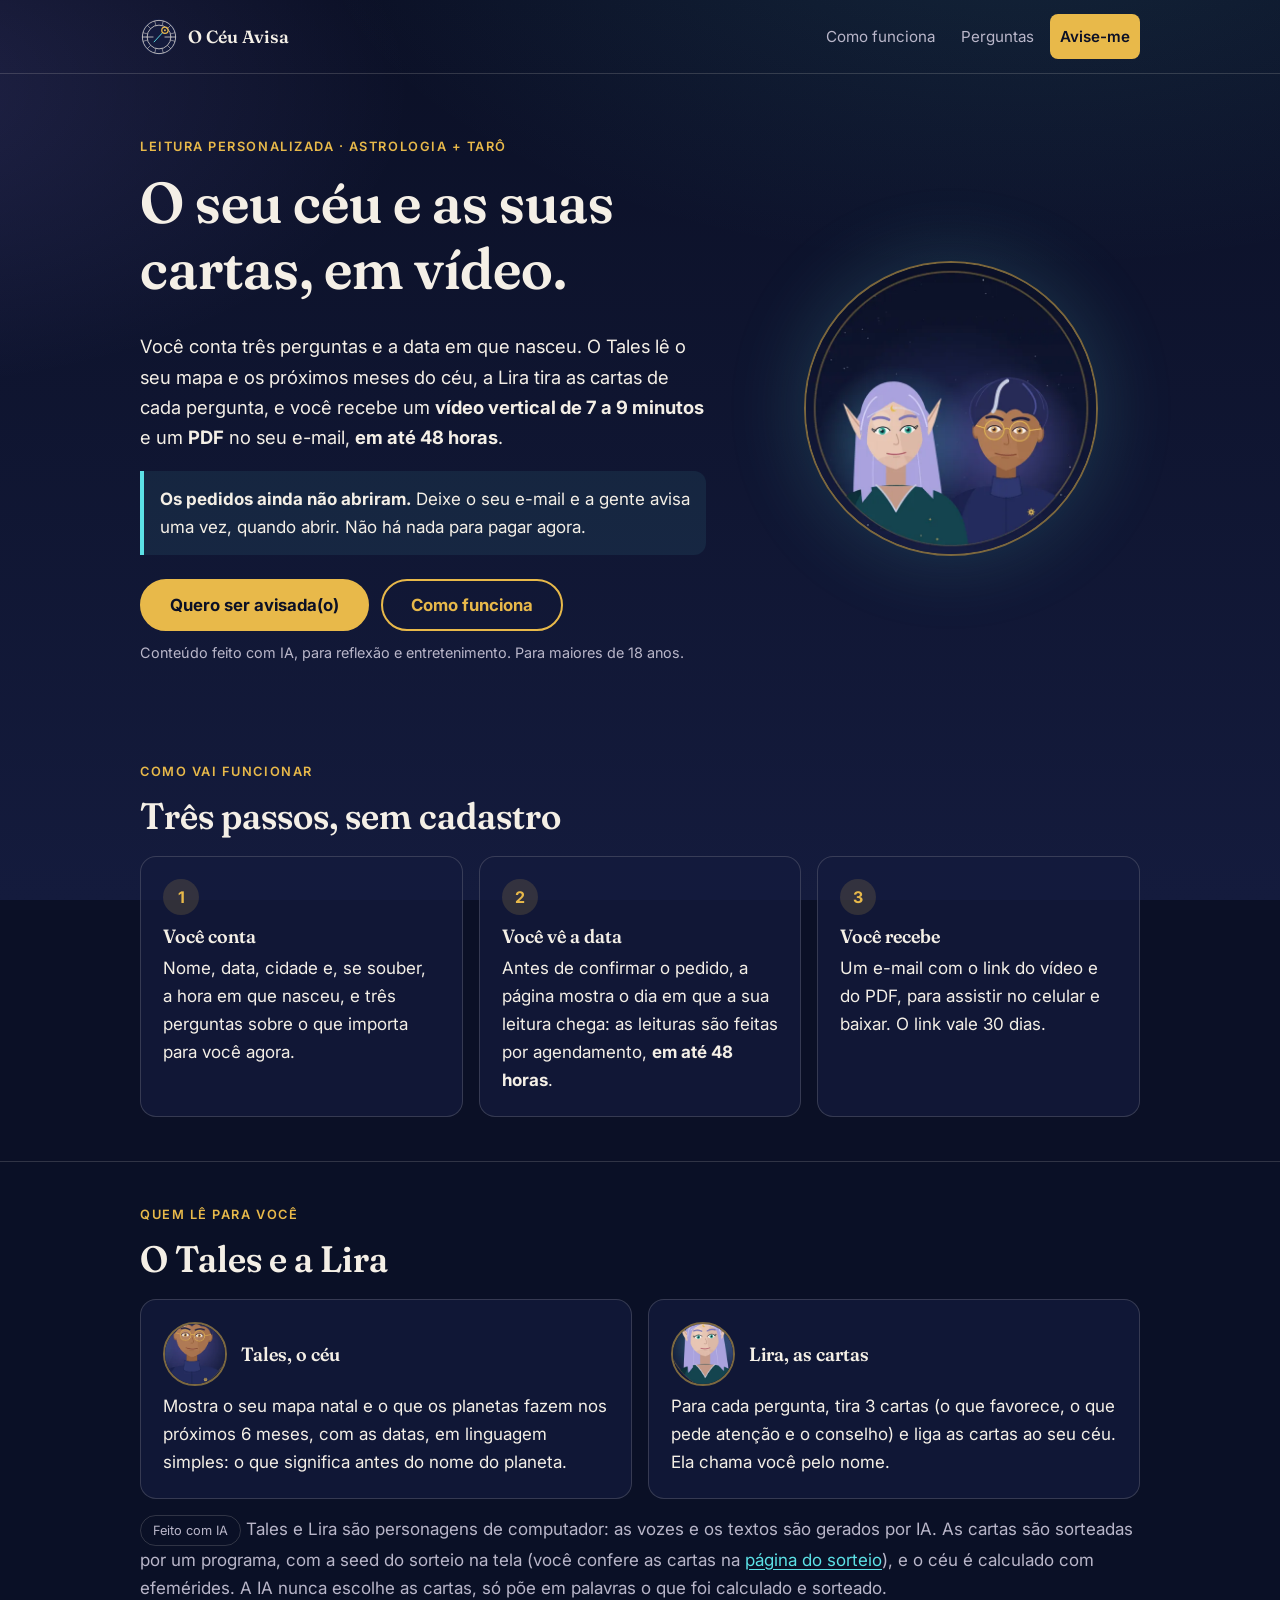
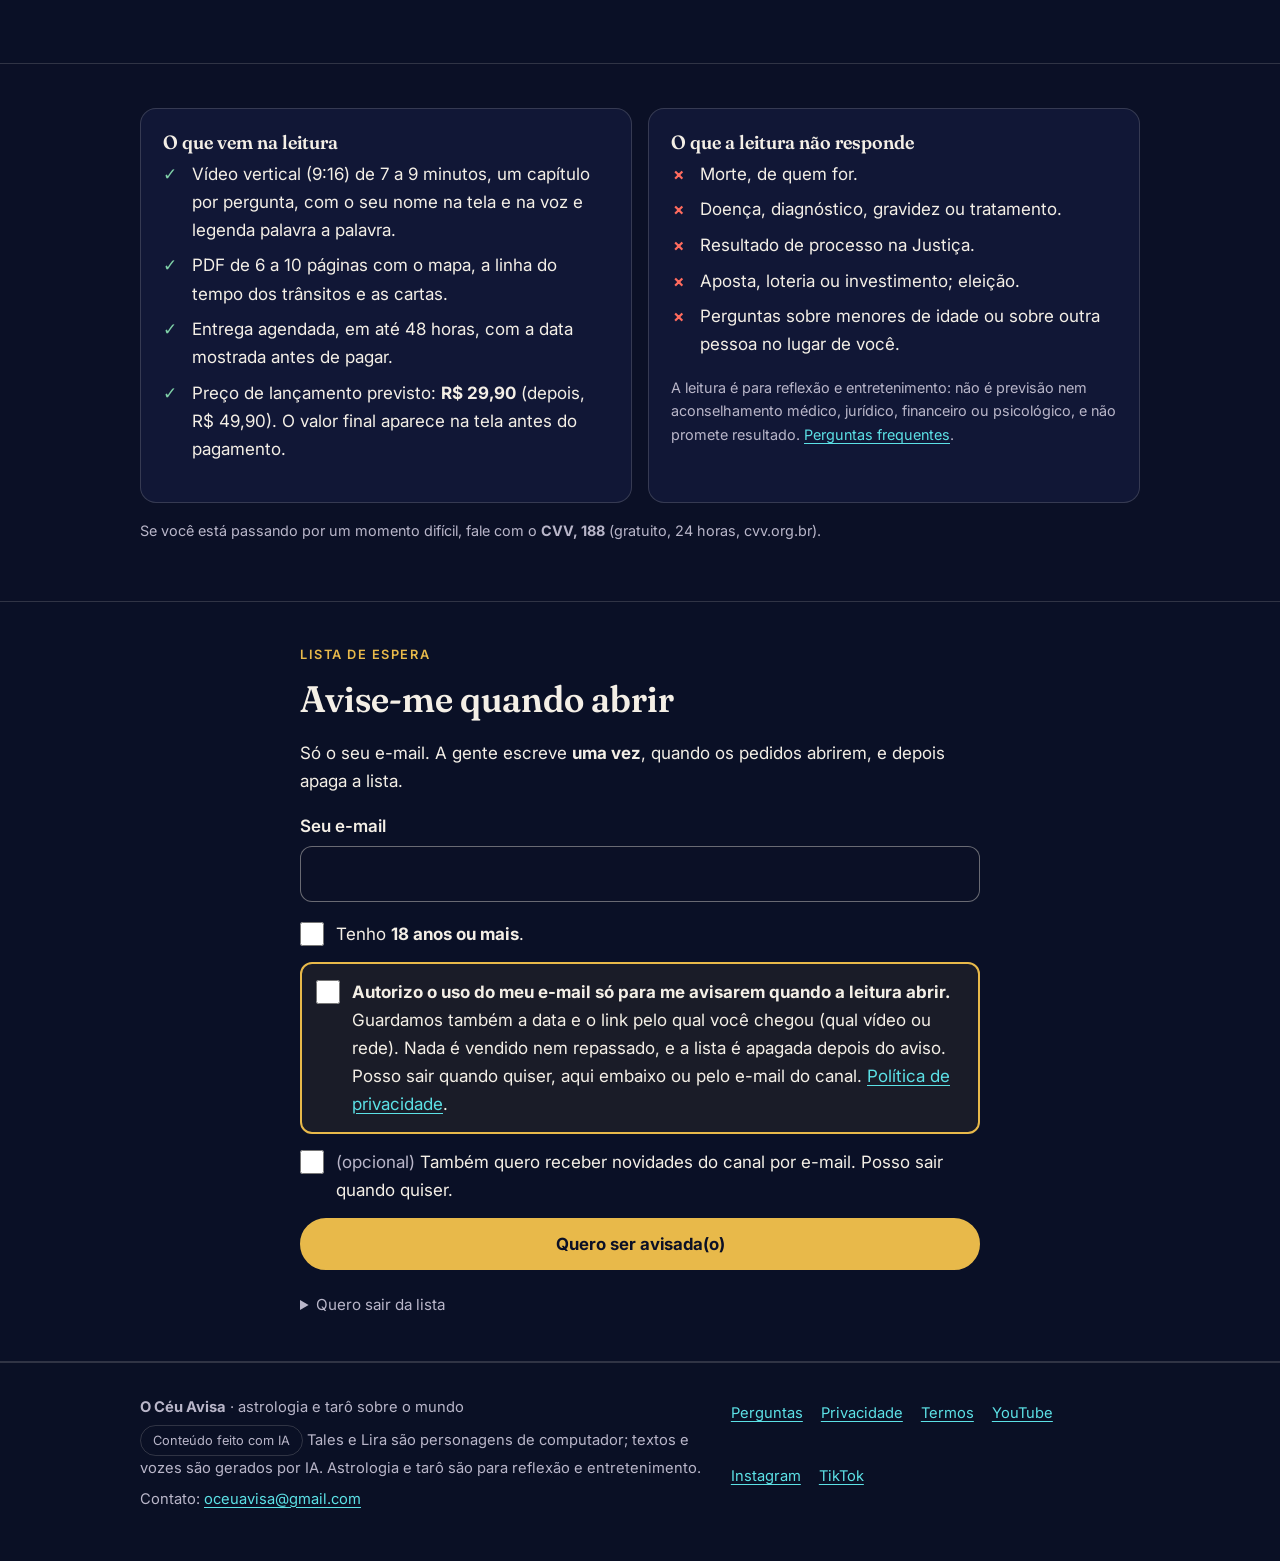
==== commit dcf9eb29: "Abertura animada (roda do mapa, três cartas, seed conferível) e novo ícone da marca" ====
--- a/leitura/index.html
+++ b/leitura/index.html
@@ -11,12 +11,12 @@
 <link rel="icon" href="/foto-perfil.png">
 <link rel="preload" href="/ativos/fontes/fraunces.woff2" as="font" type="font/woff2" crossorigin>
 <script src="/ativos/config.js"></script>
-<link rel="stylesheet" href="/ativos/site.css">
+<link rel="stylesheet" href="/ativos/site.css?v=20261113a">
 </head>
 <body>
 <a class="pular" href="#conteudo">Ir para o conteúdo</a>
 <header class="topo"><div class="wrap">
-  <a class="marca" href="/"><img src="/ativos/dupla.webp" width="38" height="38" alt="">O Céu Avisa</a>
+  <a class="marca" href="/"><img src="/ativos/marca.svg" width="38" height="38" alt="">O Céu Avisa</a>
   <nav aria-label="Principal">
     <a class="opc" href="/#como-funciona">Como funciona</a>
     <a class="opc" href="/perguntas/">Perguntas</a>
--- a/ativos/site.css
+++ b/ativos/site.css
@@ -43,7 +43,7 @@
 .topo{padding:14px 0;border-bottom:1px solid var(--borda)}
 .topo .wrap{display:flex;align-items:center;justify-content:space-between;gap:12px}
 .marca{display:flex;align-items:center;gap:10px;color:var(--marfim);text-decoration:none;font:600 1.1rem var(--serif)}
-.marca img{width:38px;height:38px;border-radius:50%;border:1.5px solid rgba(232,185,74,.6)}
+.marca img{width:38px;height:38px;border-radius:50%}
 .topo nav{display:flex;gap:6px;align-items:center}
 .topo nav a{color:var(--suave);text-decoration:none;padding:10px 10px;font-size:.95rem;border-radius:8px}
 .topo nav a:hover{color:var(--marfim)}
@@ -69,11 +69,12 @@
 .preco b{font:600 2rem var(--serif);color:var(--ouro)}
 .preco s{color:var(--suave)}
 .selo{display:inline-block;font-size:.8rem;border:1px solid var(--borda);border-radius:999px;padding:4px 12px;color:var(--suave)}
-@media(min-width:860px){.hero .wrap{grid-template-columns:1.2fr .8fr;align-items:center;gap:56px}.hero{padding:64px 0 40px}}
+@media(min-width:860px){.hero .wrap{grid-template-columns:1.2fr .8fr;align-items:center;gap:56px}.hero{padding:64px 0 40px}.hero.com-abertura .wrap{grid-template-columns:1fr minmax(0,450px);gap:48px}}
 
 /* cartões e grades */
 .grade{display:grid;gap:16px}
 @media(min-width:720px){.grade.tres{grid-template-columns:repeat(3,1fr)}.grade.dois{grid-template-columns:repeat(2,1fr)}}
+@media(min-width:720px){html[data-venda="espera"] .grade.por-modo{grid-template-columns:repeat(2,1fr)}}
 .cartao{background:rgba(20,27,61,.72);border:1px solid var(--borda);border-radius:var(--raio);padding:22px}
 .cartao h3{margin-bottom:.35em}
 .cartao p:last-child{margin-bottom:0}
@@ -87,7 +88,9 @@
 .lista.nao li{padding-left:1.7em;position:relative}
 .lista.nao li::before{content:"×";position:absolute;left:.1em;color:var(--coral);font-weight:700}
 
-/* vídeo de amostra: pôster estático (9:16) */
+/* vídeo de amostra (9:16) */
+.amostra-video{display:block;width:min(100%,300px);height:auto;aspect-ratio:9/16;margin:0 auto;border-radius:22px;border:1px solid var(--borda);background:var(--noite)}
+.amostra figcaption{width:min(100%,300px);margin:10px auto 0;text-align:center}
 .amostra{display:grid;gap:24px;align-items:center}
 @media(min-width:760px){.amostra{grid-template-columns:300px 1fr;gap:48px}}
 .poster{position:relative;aspect-ratio:9/16;width:min(100%,300px);margin:0 auto;border-radius:22px;overflow:hidden;border:1px solid var(--borda);
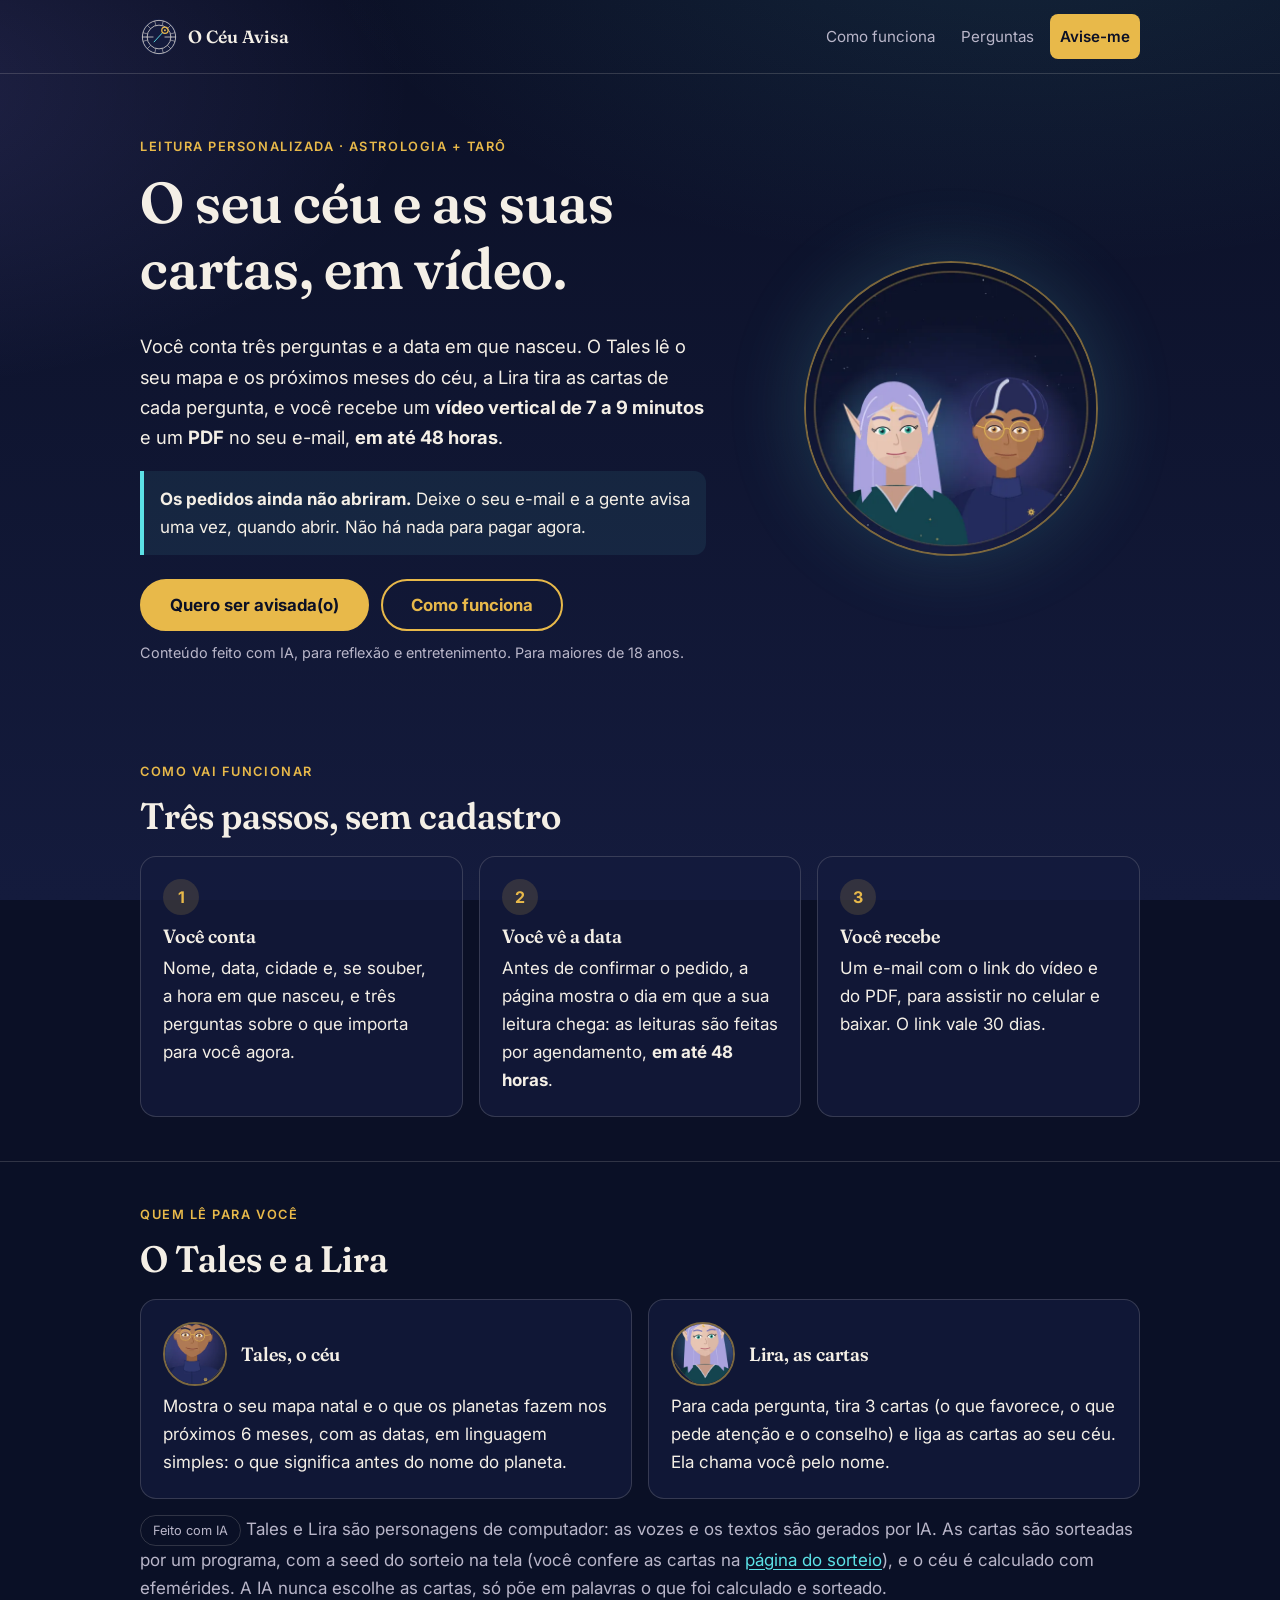
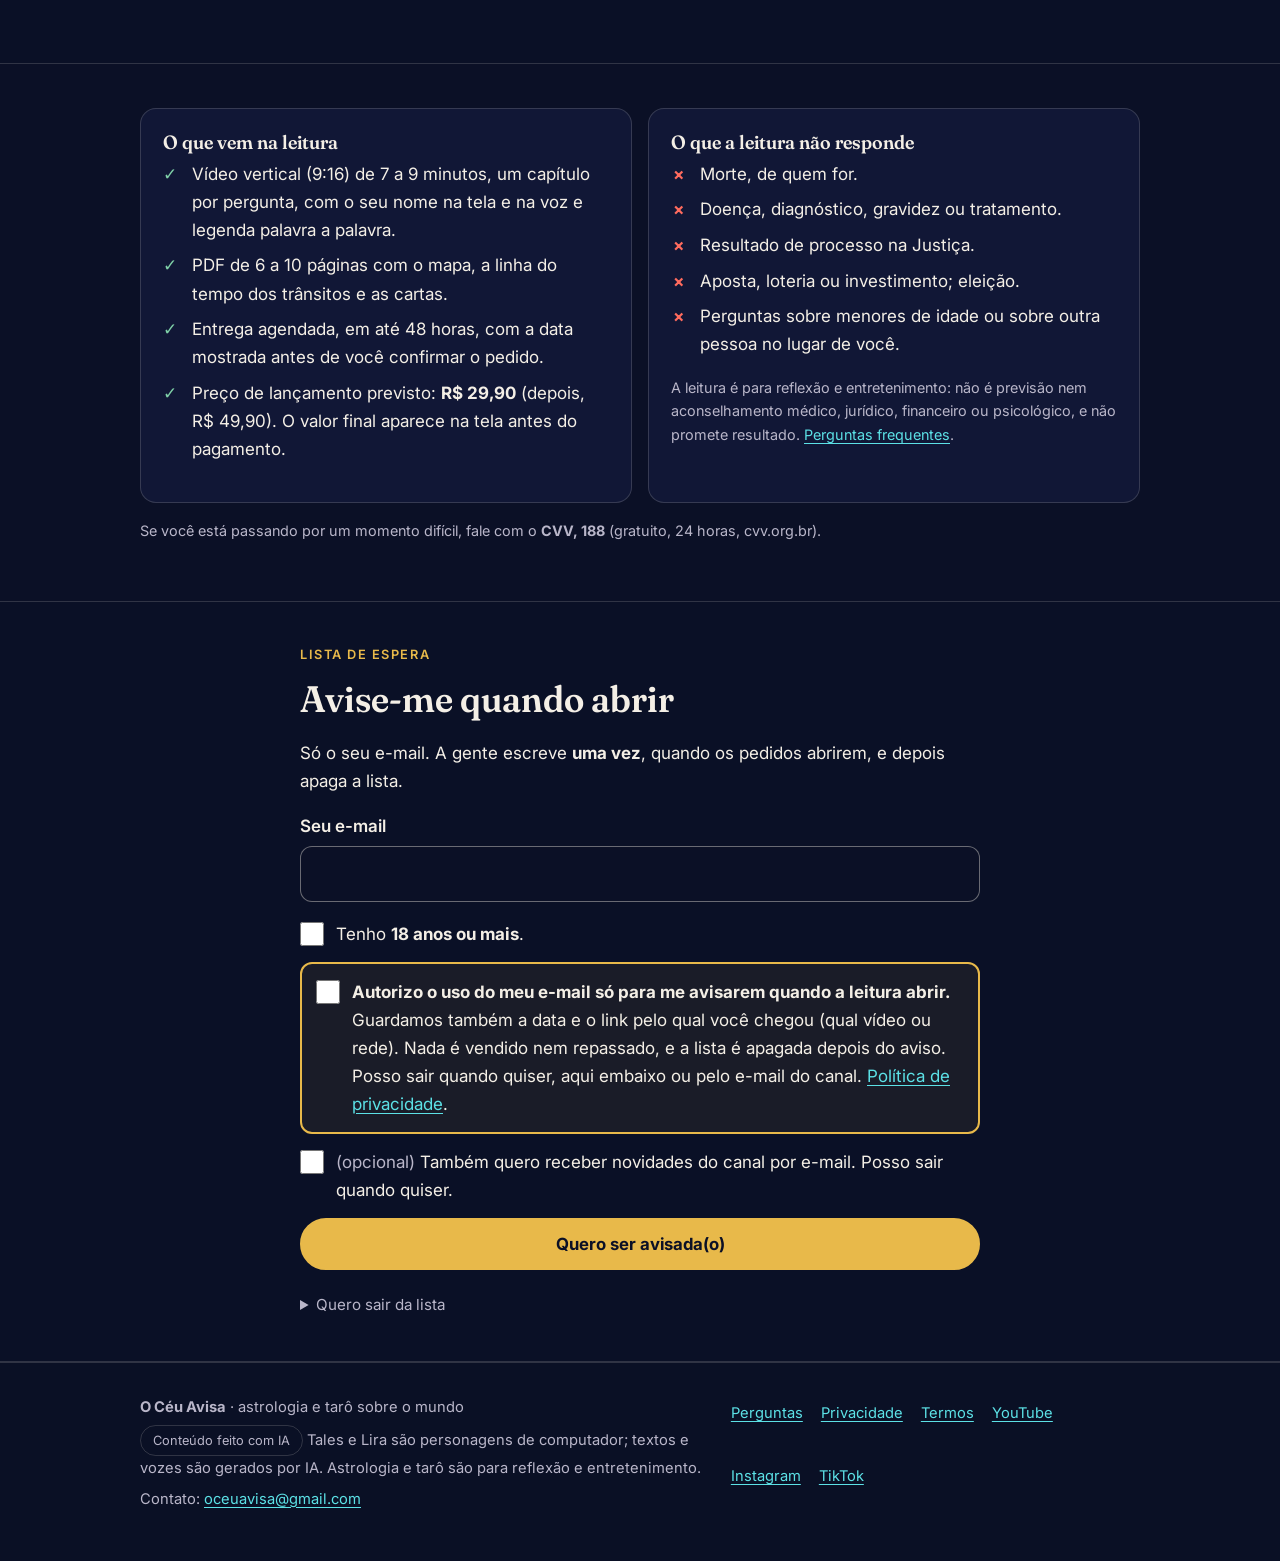
==== commit ce04e803: "Contagem própria de visitas" ====
--- a/leitura/index.html
+++ b/leitura/index.html
@@ -7,11 +7,27 @@
 <meta name="description" content="Leitura personalizada com 3 perguntas: o Tales lê o seu mapa, a Lira tira as cartas. Vídeo vertical e PDF, entregues em até 48 horas. Feita com IA.">
 <meta name="referrer" content="no-referrer-when-downgrade">
 <meta name="theme-color" content="#0B1026">
-<meta property="og:title" content="Sua leitura de astrologia e tarô — O Céu Avisa"><meta property="og:description" content="Leitura personalizada com 3 perguntas: o Tales lê o seu mapa, a Lira tira as cartas. Vídeo vertical e PDF, entregues em até 48 horas. Feita com IA."><meta property="og:image" content="https://oceuavisa.com.br/ativos/dupla-grande.webp"><meta property="og:locale" content="pt_BR">
+<link rel="canonical" href="https://oceuavisa.com.br/leitura/">
+<meta property="og:site_name" content="O Céu Avisa">
+<meta property="og:type" content="website">
+<meta property="og:url" content="https://oceuavisa.com.br/leitura/">
+<meta property="og:title" content="Sua leitura de astrologia e tarô — O Céu Avisa">
+<meta property="og:description" content="Leitura personalizada com 3 perguntas: o Tales lê o seu mapa, a Lira tira as cartas. Vídeo vertical e PDF, entregues em até 48 horas. Feita com IA.">
+<meta property="og:image" content="https://oceuavisa.com.br/ativos/og.jpg">
+<meta property="og:image:type" content="image/jpeg">
+<meta property="og:image:width" content="1200">
+<meta property="og:image:height" content="630">
+<meta property="og:image:alt" content="Tales e Lira, os apresentadores de IA do canal O Céu Avisa, sobre um céu estrelado">
+<meta property="og:locale" content="pt_BR">
+<meta name="twitter:card" content="summary_large_image">
+<meta name="twitter:title" content="Sua leitura de astrologia e tarô — O Céu Avisa">
+<meta name="twitter:description" content="Leitura personalizada com 3 perguntas: o Tales lê o seu mapa, a Lira tira as cartas. Vídeo vertical e PDF, entregues em até 48 horas. Feita com IA.">
+<meta name="twitter:image" content="https://oceuavisa.com.br/ativos/og.jpg">
 <link rel="icon" href="/foto-perfil.png">
 <link rel="preload" href="/ativos/fontes/fraunces.woff2" as="font" type="font/woff2" crossorigin>
 <script src="/ativos/config.js"></script>
-<link rel="stylesheet" href="/ativos/site.css?v=20261113a">
+<script src="/ativos/metrica.js"></script>
+<link rel="stylesheet" href="/ativos/site.css?v=20261117a">
 </head>
 <body>
 <a class="pular" href="#conteudo">Ir para o conteúdo</a>
@@ -70,8 +86,9 @@
       <ul class="lista ok">
         <li>Vídeo vertical (9:16) de 7 a 9 minutos, um capítulo por pergunta, com o seu nome na tela e na voz e legenda palavra a palavra.</li>
         <li>PDF de 6 a 10 páginas com o mapa, a linha do tempo dos trânsitos e as cartas.</li>
-        <li>Entrega agendada, em até 48 horas, com a data mostrada antes de pagar.</li>
-        <li>Preço de lançamento previsto: <strong>R$ 29,90</strong> (depois, R$ 49,90). O valor final aparece na tela antes do pagamento.</li>
+        <li>Entrega agendada, em até 48 horas, com a data mostrada antes de você confirmar o pedido.</li>
+        <li class="so-preco">Preço de lançamento previsto: <strong>R$ 29,90</strong> (depois, R$ 49,90). O valor final aparece na tela antes do pagamento.</li>
+        <li class="sem-preco">O valor e a forma de pagamento serão informados quando os pedidos abrirem, e quem está na lista é avisado primeiro.</li>
       </ul></div>
     <div class="cartao"><h3>O que a leitura não responde</h3>
       <ul class="lista nao">
--- a/ativos/site.css
+++ b/ativos/site.css
@@ -161,6 +161,9 @@
 /* interruptor da venda (ativos/config.js): sem data-venda="aberta" tudo que é de compra some */
 html:not([data-venda="aberta"]) .so-venda{display:none!important}
 html[data-venda="aberta"] .so-fechada{display:none!important}
+/* preço (config.js PRECO): "esconder" tira .so-preco e mostra .sem-preco */
+html[data-preco="esconder"] .so-preco{display:none!important}
+html:not([data-preco="esconder"]) .sem-preco{display:none!important}
 /* lista de espera (config.js MODO "espera"): .so-espera só aparece nesse modo; .nao-espera some nele */
 html:not([data-venda="espera"]) .so-espera{display:none!important}
 html[data-venda="espera"] .nao-espera{display:none!important}
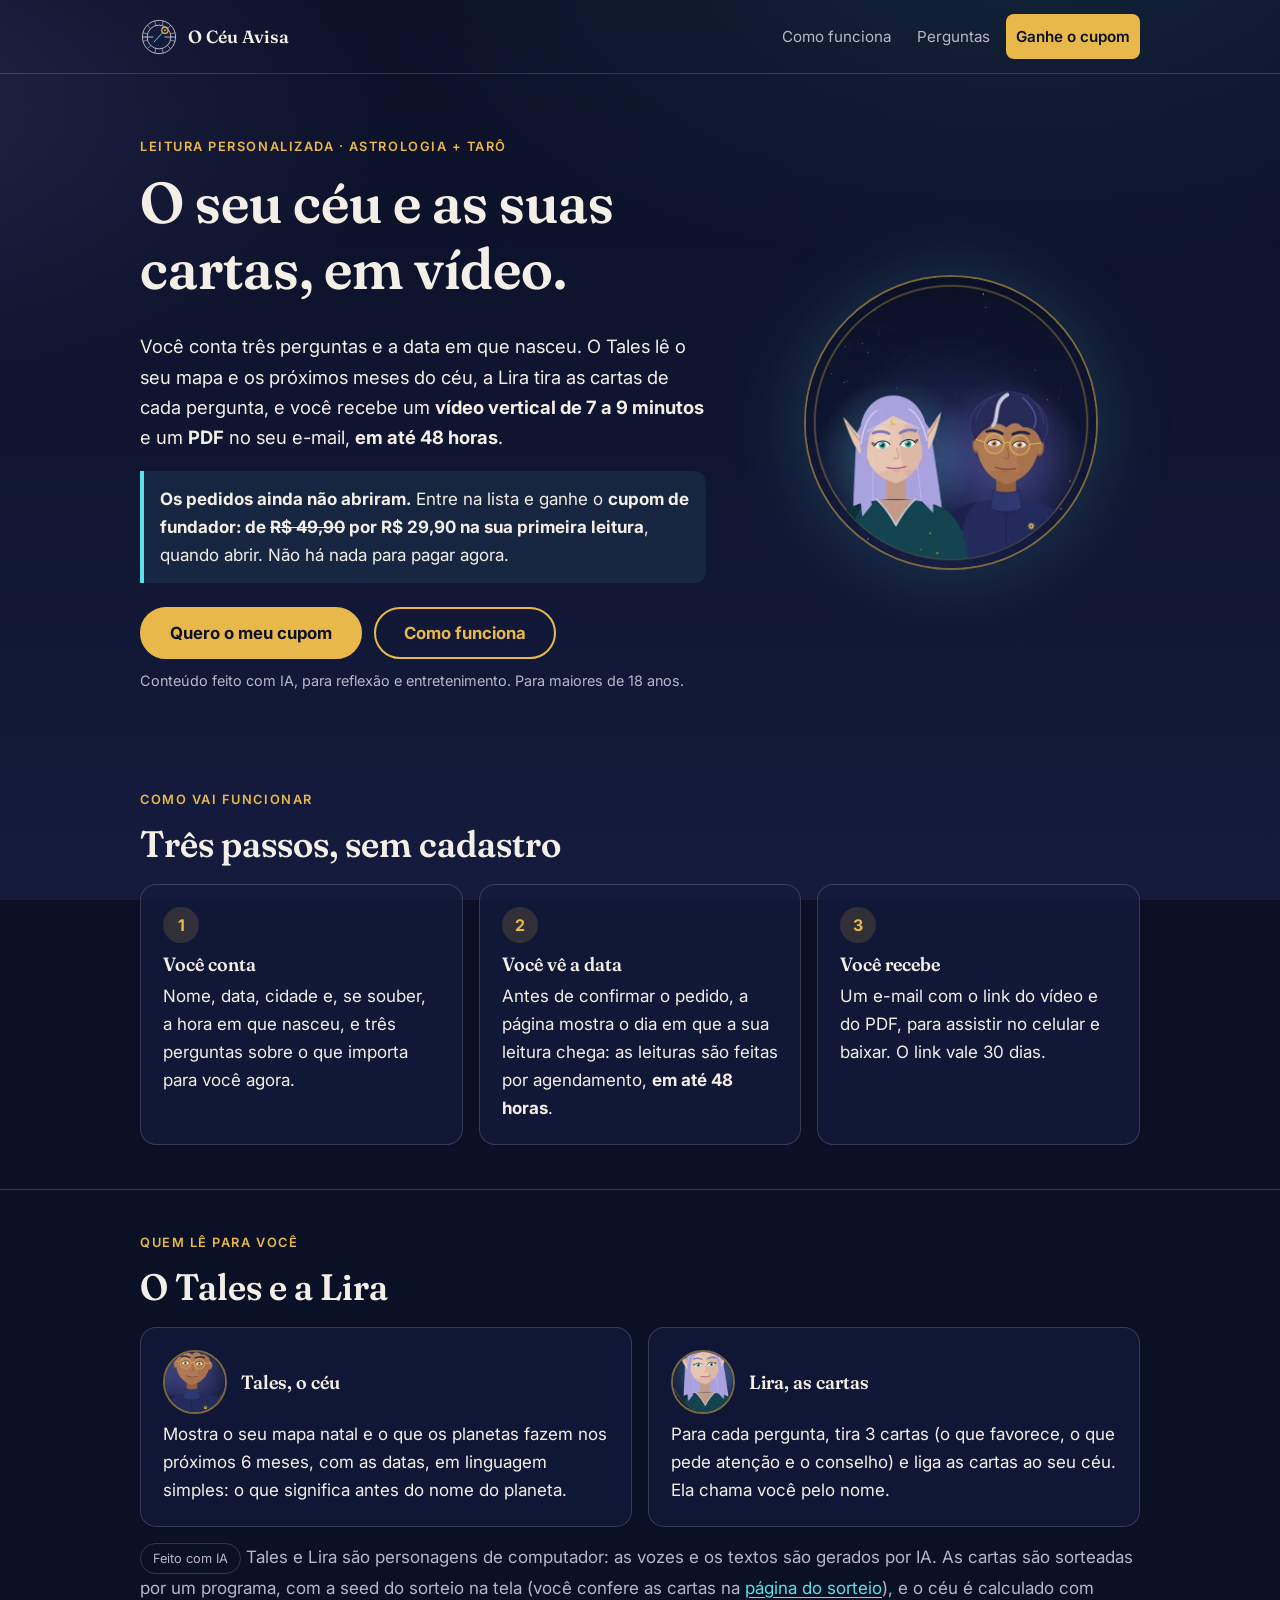
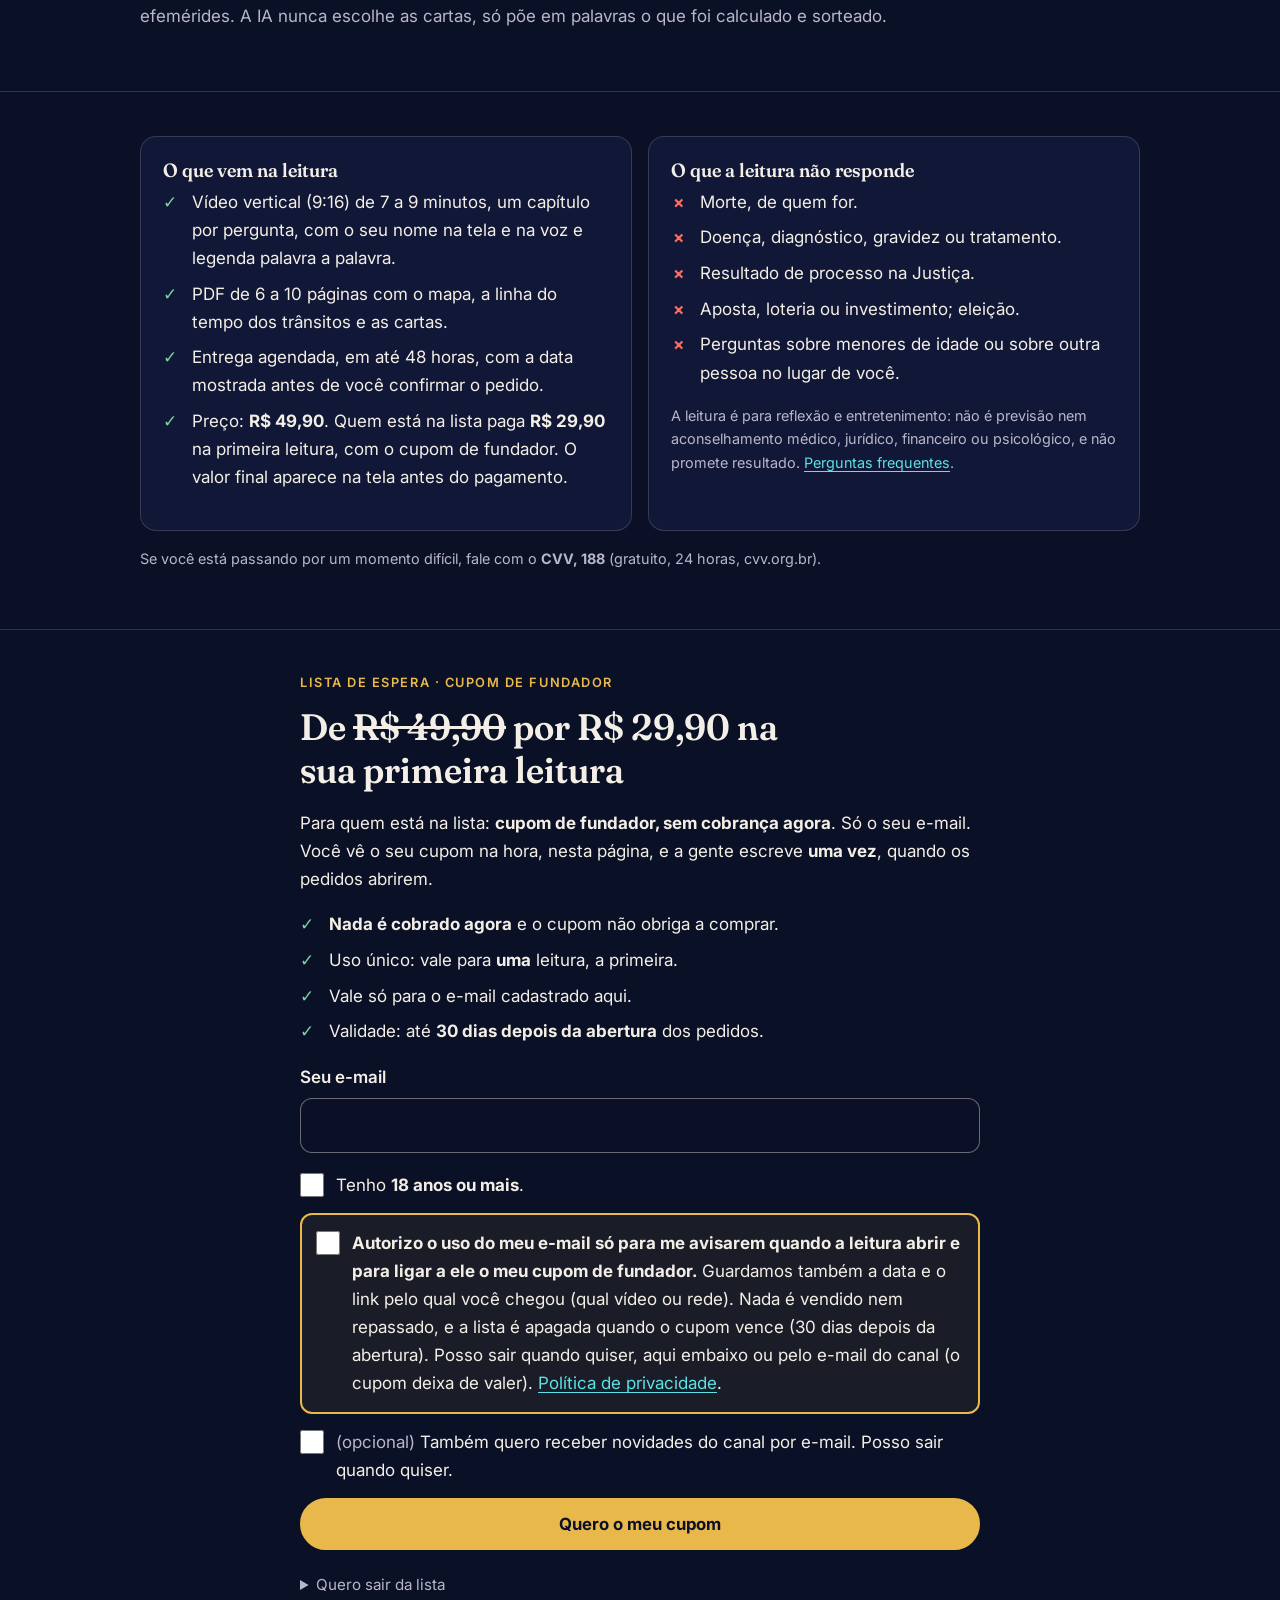
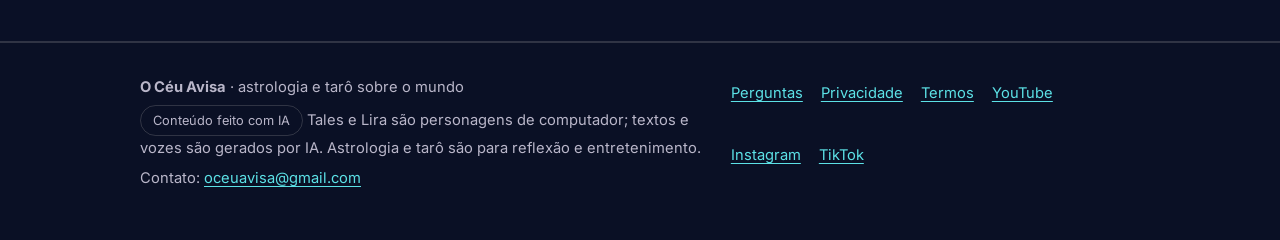
==== commit dd686227: "Lista de espera com cupom de fundador (R$ 49,90 por R$ 29,90 na primeira leitura)" ====
--- a/leitura/index.html
+++ b/leitura/index.html
@@ -27,7 +27,7 @@
 <link rel="preload" href="/ativos/fontes/fraunces.woff2" as="font" type="font/woff2" crossorigin>
 <script src="/ativos/config.js"></script>
 <script src="/ativos/metrica.js"></script>
-<link rel="stylesheet" href="/ativos/site.css?v=20261117a">
+<link rel="stylesheet" href="/ativos/site.css?v=20261120a">
 </head>
 <body>
 <a class="pular" href="#conteudo">Ir para o conteúdo</a>
@@ -37,7 +37,7 @@
     <a class="opc" href="/#como-funciona">Como funciona</a>
     <a class="opc" href="/perguntas/">Perguntas</a>
     <a class="cta-mini so-venda" href="/leitura/">Quero a minha leitura</a>
-    <a class="cta-mini so-espera" href="#lista">Avise-me</a>
+    <a class="cta-mini so-espera" href="#lista">Ganhe o cupom</a>
   </nav>
 </div></header>
 <main id="conteudo">
@@ -51,8 +51,8 @@
     <span class="sobre">Leitura personalizada · astrologia + tarô</span>
     <h1>O seu céu e as suas cartas, em vídeo.</h1>
     <p class="lead">Você conta três perguntas e a data em que nasceu. O Tales lê o seu mapa e os próximos meses do céu, a Lira tira as cartas de cada pergunta, e você recebe um <strong>vídeo vertical de 7 a 9 minutos</strong> e um <strong>PDF</strong> no seu e-mail, <strong>em até 48 horas</strong>.</p>
-    <div class="aviso info"><strong>Os pedidos ainda não abriram.</strong> Deixe o seu e-mail e a gente avisa uma vez, quando abrir. Não há nada para pagar agora.</div>
-    <div class="acoes"><a class="btn" href="#lista">Quero ser avisada(o)</a><a class="btn sec" href="#como">Como funciona</a></div>
+    <div class="aviso info"><strong>Os pedidos ainda não abriram.</strong> Entre na lista e ganhe o <strong>cupom de fundador: de <s><span class="cupom-cheio">R$ 49,90</span></s> por <span class="cupom-preco">R$ 29,90</span> na sua primeira leitura</strong>, quando abrir. Não há nada para pagar agora.</div>
+    <div class="acoes"><a class="btn" href="#lista">Quero o meu cupom</a><a class="btn sec" href="#como">Como funciona</a></div>
     <p class="pequeno suave">Conteúdo feito com IA, para reflexão e entretenimento. Para maiores de 18 anos.</p>
   </div>
   <div class="dupla"><img src="/ativos/dupla-grande.webp" width="600" height="600" alt="Tales e Lira, os dois apresentadores do canal, desenhados em estilo ilustrado, diante de um céu estrelado"></div>
@@ -87,7 +87,7 @@
         <li>Vídeo vertical (9:16) de 7 a 9 minutos, um capítulo por pergunta, com o seu nome na tela e na voz e legenda palavra a palavra.</li>
         <li>PDF de 6 a 10 páginas com o mapa, a linha do tempo dos trânsitos e as cartas.</li>
         <li>Entrega agendada, em até 48 horas, com a data mostrada antes de você confirmar o pedido.</li>
-        <li class="so-preco">Preço de lançamento previsto: <strong>R$ 29,90</strong> (depois, R$ 49,90). O valor final aparece na tela antes do pagamento.</li>
+        <li class="so-preco">Preço: <strong><span class="cupom-cheio">R$ 49,90</span></strong>. Quem está na lista paga <strong><span class="cupom-preco">R$ 29,90</span></strong> na primeira leitura, com o cupom de fundador. O valor final aparece na tela antes do pagamento.</li>
         <li class="sem-preco">O valor e a forma de pagamento serão informados quando os pedidos abrirem, e quem está na lista é avisado primeiro.</li>
       </ul></div>
     <div class="cartao"><h3>O que a leitura não responde</h3>
@@ -104,9 +104,16 @@
 </div></section>
 
 <section id="lista" class="faixa so-espera"><div class="wrap estreito lista-espera">
-  <span class="sobre">Lista de espera</span>
-  <h2>Avise-me quando abrir</h2>
-  <p>Só o seu e-mail. A gente escreve <strong>uma vez</strong>, quando os pedidos abrirem, e depois apaga a lista.</p>
+  <span class="sobre">Lista de espera · cupom de fundador</span>
+  <h2>De <s><span class="cupom-cheio">R$ 49,90</span></s> por <span class="cupom-preco">R$ 29,90</span> na sua primeira leitura</h2>
+  <p>Para quem está na lista: <strong>cupom de fundador, sem cobrança agora</strong>. Só o seu e-mail. Você vê o seu cupom na hora, nesta página, e a gente escreve <strong>uma vez</strong>, quando os pedidos abrirem.</p>
+  <!-- Os preços e a validade vêm de PRECO_CHEIO, PRECO_LANCAMENTO e CUPOM_DIAS em /ativos/config.js (lista.js troca os números). -->
+  <ul class="lista ok regras-cupom">
+    <li><strong>Nada é cobrado agora</strong> e o cupom não obriga a comprar.</li>
+    <li>Uso único: vale para <strong>uma</strong> leitura, a primeira.</li>
+    <li>Vale só para o e-mail cadastrado aqui.</li>
+    <li>Validade: até <strong><span class="cupom-dias">30</span> dias depois da abertura</strong> dos pedidos.</li>
+  </ul>
   <div class="modo-demo" id="lista-demo" style="border-radius:10px;margin-bottom:16px" hidden>Modo demonstração: nada é enviado.</div>
 
   <form id="form-lista" novalidate>
@@ -114,13 +121,23 @@
       <input id="lista-email" name="email" type="email" autocomplete="email" inputmode="email" maxlength="254" required aria-describedby="e-lista-email"><div class="erro" id="e-lista-email" role="alert"></div></div>
     <div class="isca" aria-hidden="true"><label for="lista-site">Não preencha este campo</label><input id="lista-site" name="site" type="text" tabindex="-1" autocomplete="off"></div>
     <label class="marca-check" for="lista-18"><input type="checkbox" id="lista-18" name="maior18" aria-describedby="e-lista-18"><span>Tenho <strong>18 anos ou mais</strong>.</span></label><div class="erro" id="e-lista-18" role="alert"></div>
-    <div class="destaque"><label class="marca-check" for="lista-consent"><input type="checkbox" id="lista-consent" name="consentimento" aria-describedby="e-lista-consent"><span><strong>Autorizo o uso do meu e-mail só para me avisarem quando a leitura abrir.</strong> Guardamos também a data e o link pelo qual você chegou (qual vídeo ou rede). Nada é vendido nem repassado, e a lista é apagada depois do aviso. Posso sair quando quiser, aqui embaixo ou pelo e-mail do canal. <a href="/privacidade.html#lista-de-espera" target="_blank" rel="noopener">Política de privacidade</a>.</span></label></div>
+    <div class="destaque"><label class="marca-check" for="lista-consent"><input type="checkbox" id="lista-consent" name="consentimento" aria-describedby="e-lista-consent"><span><strong>Autorizo o uso do meu e-mail só para me avisarem quando a leitura abrir e para ligar a ele o meu cupom de fundador.</strong> Guardamos também a data e o link pelo qual você chegou (qual vídeo ou rede). Nada é vendido nem repassado, e a lista é apagada quando o cupom vence (<span class="cupom-dias">30</span> dias depois da abertura). Posso sair quando quiser, aqui embaixo ou pelo e-mail do canal (o cupom deixa de valer). <a href="/privacidade.html#lista-de-espera" target="_blank" rel="noopener">Política de privacidade</a>.</span></label></div>
     <div class="erro" id="e-lista-consent" role="alert"></div>
     <label class="marca-check" for="lista-novidades"><input type="checkbox" id="lista-novidades" name="novidades"><span><span class="suave">(opcional)</span> Também quero receber novidades do canal por e-mail. Posso sair quando quiser.</span></label>
     <div class="aviso info" id="lista-erro" role="alert" hidden></div>
-    <button class="btn cheio" type="submit" id="lista-btn">Quero ser avisada(o)</button>
+    <button class="btn cheio" type="submit" id="lista-btn">Quero o meu cupom</button>
   </form>
-  <div class="ok-lista" id="lista-ok" role="status" tabindex="-1" hidden><strong>Pronto, você está na lista.</strong> Quando os pedidos abrirem, você recebe um e-mail do O Céu Avisa. <span id="lista-ok-demo" hidden>(Demonstração: nada foi enviado.)</span></div>
+  <div class="ok-lista" id="lista-ok" role="status" tabindex="-1" hidden>
+    <strong>Pronto, você está na lista.</strong>
+    <div class="cupom" id="lista-cupom" hidden>
+      <span class="cupom-rotulo">Seu cupom de fundador</span>
+      <code class="cupom-codigo" id="lista-cupom-codigo"></code>
+      <button class="btn sec" type="button" id="lista-cupom-copiar">Copiar o código</button>
+      <span class="cupom-pct-linha">A sua primeira leitura sai por <strong id="lista-cupom-preco">R$ 29,90</strong> em vez de <s id="lista-cupom-cheio">R$ 49,90</s> · uso único · só para este e-mail · até <span class="cupom-dias">30</span> dias depois da abertura.</span>
+    </div>
+    <p><strong>Anote o código ou tire um print.</strong> Ele fica ligado ao seu e-mail: se você esquecer, é só se inscrever de novo com o mesmo e-mail que o mesmo cupom aparece. Quando os pedidos abrirem, você recebe um e-mail do O Céu Avisa.</p>
+    <span id="lista-ok-demo" hidden>(Demonstração: nada foi enviado e o código é de exemplo.)</span>
+  </div>
 
   <details class="sair-lista" style="margin-top:22px"><summary>Quero sair da lista</summary>
     <form id="form-sair" novalidate>
@@ -128,7 +145,7 @@
         <input id="sair-email" name="email" type="email" autocomplete="email" maxlength="254" required aria-describedby="e-sair-email"><div class="erro" id="e-sair-email" role="alert"></div></div>
       <button class="btn sec cheio" type="submit" id="sair-btn">Tirar o meu e-mail da lista</button>
     </form>
-    <div class="ok-lista" id="sair-ok" role="status" hidden>Se este e-mail estava na lista, ele foi apagado. Você não vai receber o aviso.</div>
+    <div class="ok-lista" id="sair-ok" role="status" hidden>Se este e-mail estava na lista, ele foi apagado, e o cupom ligado a ele deixou de valer. Você não vai receber o aviso.</div>
   </details>
 </div></section>
 
@@ -242,8 +259,8 @@
     <a href="https://www.tiktok.com/@oceuavisa">TikTok</a>
   </nav>
 </div></footer>
-<script src="/ativos/config.js"></script>
+<script src="/ativos/config.js?v=20261120a"></script>
 <script src="/ativos/leitura.js"></script>
-<script src="/ativos/lista.js"></script>
+<script src="/ativos/lista.js?v=20261120a"></script>
 </body>
 </html>
--- a/ativos/site.css
+++ b/ativos/site.css
@@ -170,6 +170,13 @@
 .lista-espera input[type=email]{font-size:1.05rem}
 .isca{position:absolute!important;left:-5000px!important;width:1px;height:1px;overflow:hidden}
 .ok-lista{border-left:4px solid var(--verde);background:rgba(127,209,168,.10);padding:16px 18px;border-radius:0 12px 12px 0;margin:0 0 16px}
+.ok-lista p{margin:12px 0 0}
+.regras-cupom{margin:0 0 18px}
+.cupom{display:grid;gap:10px;justify-items:start;margin:14px 0 4px;padding:16px;border:2px dashed var(--ouro);border-radius:12px;background:rgba(232,185,74,.08)}
+.cupom-rotulo{font-size:.85rem;letter-spacing:.08em;text-transform:uppercase;color:var(--ouro)}
+.cupom-codigo{font:700 clamp(1.5rem,6vw,2rem)/1.1 ui-monospace,SFMono-Regular,Menlo,Consolas,monospace;letter-spacing:.06em;user-select:all;word-break:break-all}
+.cupom-pct-linha{font-size:.92rem}
+.cupom-pct-linha strong,.cupom-pct-linha s,.cupom-cheio,.cupom-preco{white-space:nowrap}
 .dupla-mini{display:flex;gap:14px;align-items:center;margin:0 0 6px}
 .dupla-mini img{width:64px;height:64px;border-radius:50%;border:2px solid rgba(232,185,74,.5);object-fit:cover}
 .sair-lista summary{cursor:pointer;color:var(--suave);font-size:.95rem}
